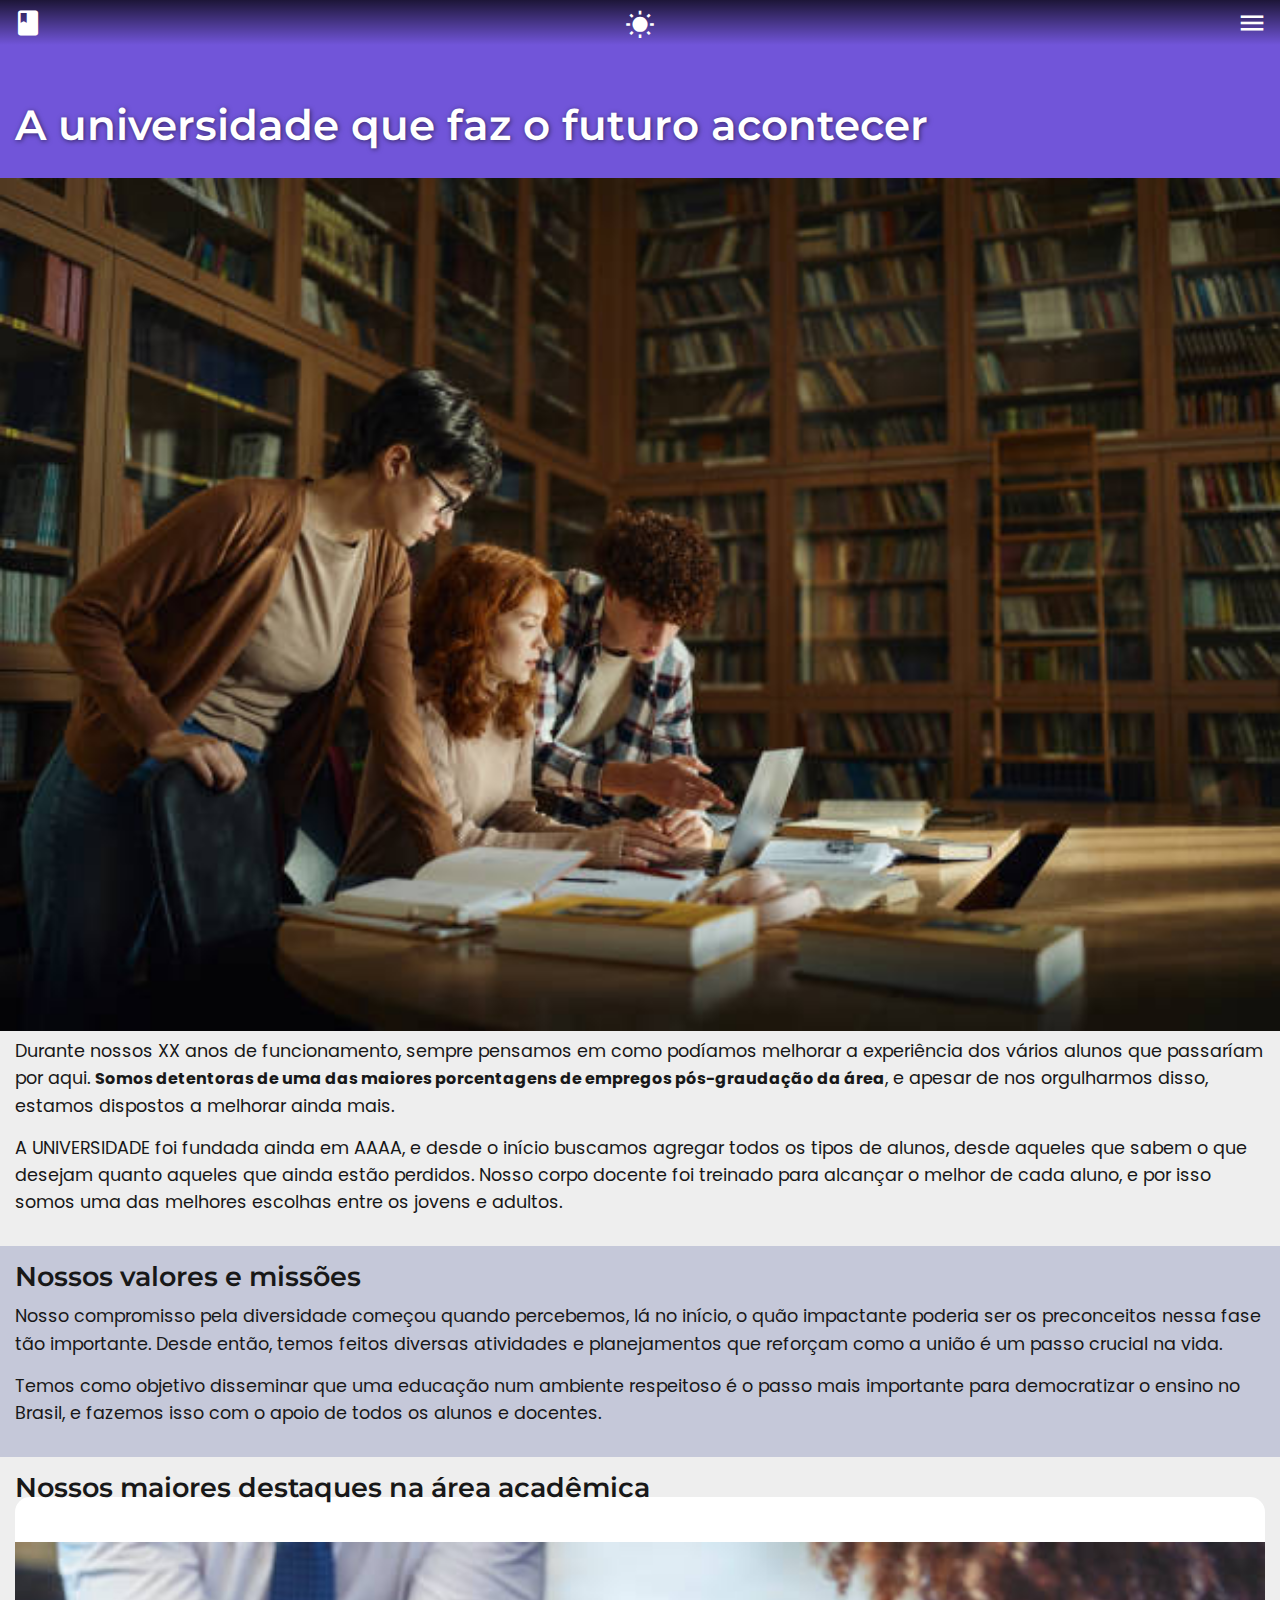
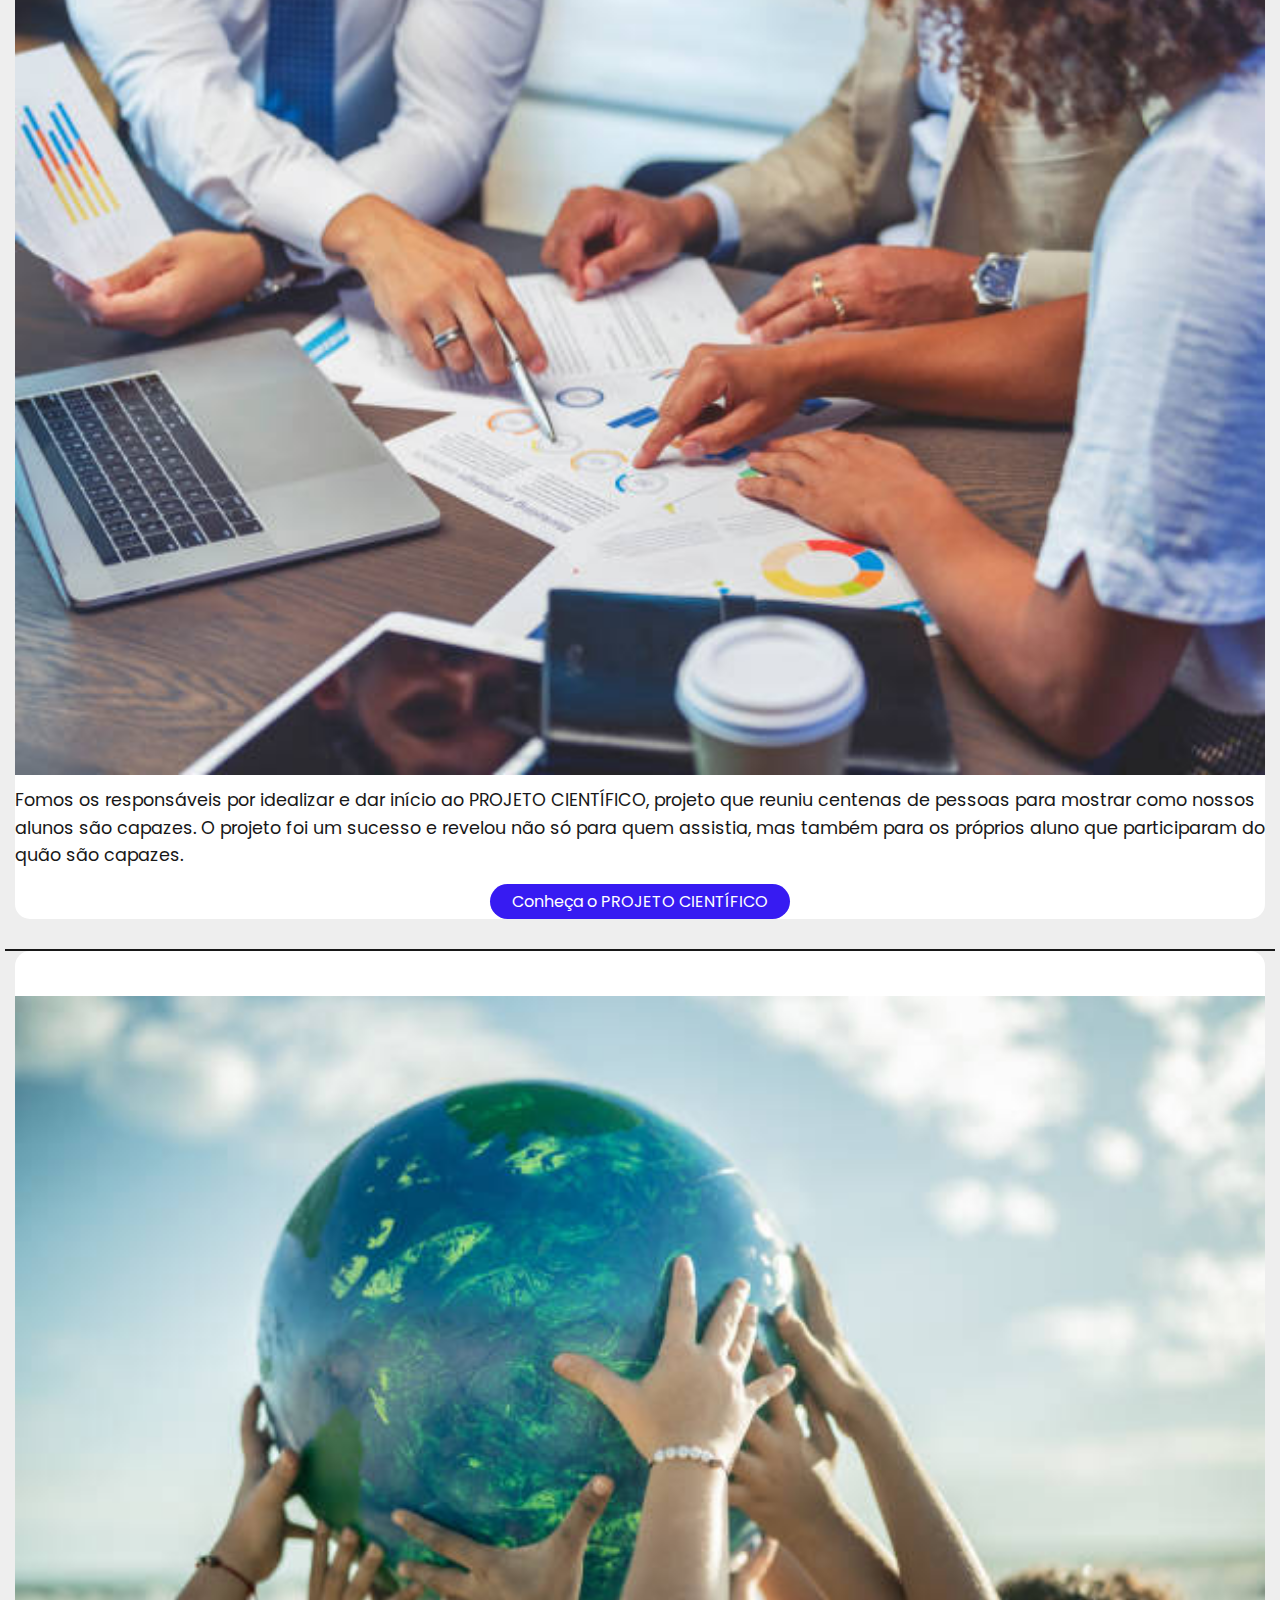
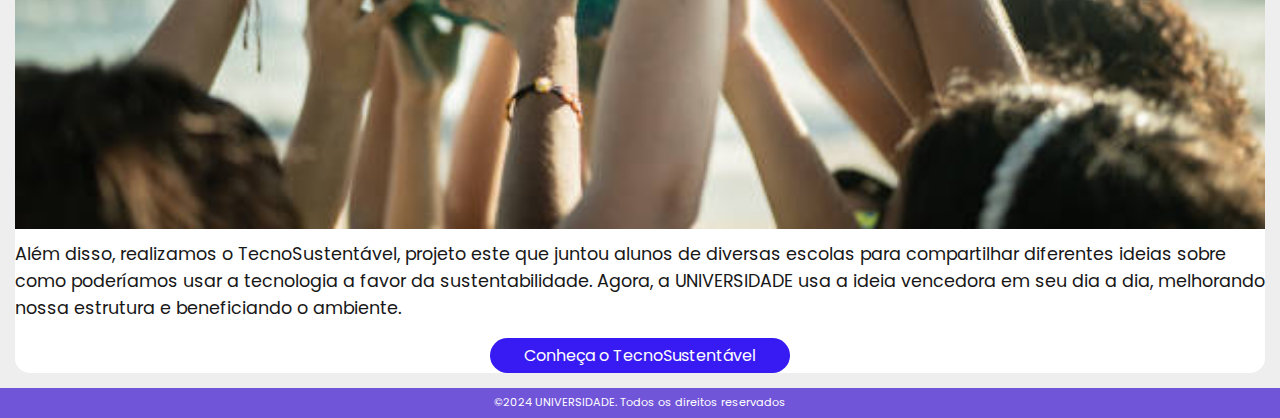
==== pages/about.html @ d8cdcd7f "concluindo MVP de 'courses'" ====
<!DOCTYPE html>
<html lang="pt-br">
<head>
    <meta charset="UTF-8">
    <meta name="viewport" content="width=device-width, initial-scale=1.0">
    <title>UNIVERSIDADE - Quem somos</title>

    <link href="https://fonts.googleapis.com/icon?family=Material+Icons" rel="stylesheet">


    <link rel="stylesheet" href="../styles/about.css">

    <script src="../js/script.js" defer></script>
</head>
<body>

    <!-- Div for the CSS Grid Layout -->
    <div class="wrapper">
        <header>

            <!-- Menu bar: contains the logo icon, the icon for switch themes and the menu icon -->
            <div class="top-menu">

                <!-- Logo icon -->
                <a href="/index.html" id="logo">
                    <span class="material-icons">book</span>
                </a>

                <!-- Light/dark mode icon -->
                <span class="material-icons">wb_sunny</span>

                <!-- Menu configuration -->
                <input type="checkbox" id="toggle-menu">
                <label for="toggle-menu">
                    <span class="material-icons">menu</span>
                </label>
                
                <!-- Navigation bar -->
                <nav class="navigation">
                    <ul>
                        <li><a href="/index.html">Home</a></li>
                        <li><a href="">Sobre</a></li>
                        <li><a href="./courses.html">Cursos</a></li>
                        <li><a href="./contact.html">Contato</a></li>
                        <li><a href="./localization.html">Localização</a></li>
                    </ul>
                </nav>
            </div>

            <h1>A universidade que faz o futuro acontecer</h1>
        </header>

        <main>
            <div class="top-image">
                <img src="../images/about-image.jpg" alt="Pessoas estudando numa biblioteca">
            </div>
            <section class="geral">
                <p>Durante nossos XX anos de funcionamento, sempre pensamos em como podíamos melhorar a experiência dos vários alunos que passaríam por aqui. <strong>Somos detentoras de uma das maiores porcentagens de empregos pós-graudação da área</strong>, e apesar de nos orgulharmos disso, estamos dispostos a melhorar ainda mais.</p>

                <p>A UNIVERSIDADE foi fundada ainda em AAAA, e desde o início buscamos agregar todos os tipos de alunos, desde aqueles que sabem o que desejam quanto aqueles que ainda estão perdidos. Nosso corpo docente foi treinado para alcançar o melhor de cada aluno, e por isso somos uma das melhores escolhas entre os jovens e adultos.</p>
            </section>

            <section class="values">
                <h2>Nossos valores e missões</h2>

                <p>Nosso compromisso pela diversidade começou quando percebemos, lá no início, o quão impactante poderia ser os preconceitos nessa fase tão importante. Desde então, temos feitos diversas atividades e planejamentos que reforçam como a união é um passo crucial na vida.</p>

                <p>Temos como objetivo disseminar que uma educação num ambiente respeitoso é o passo mais importante para democratizar o ensino no Brasil, e fazemos isso com o apoio de todos os alunos e docentes.</p>
            </section>

            <section class="inovation">
                <h2>Nossos maiores destaques na área acadêmica</h2>

                <div class="project">
                    <img src="../images/projeto.jpg" alt="Pessoas trabalhando juntas">
                    <p>Fomos os responsáveis por idealizar e dar início ao PROJETO CIENTÍFICO, projeto que reuniu centenas de pessoas para mostrar como nossos alunos são capazes. O projeto foi um sucesso e revelou não só para quem assistia, mas também para os próprios aluno que participaram do quão são capazes.</p>
                    <div class="button"><button>Conheça o PROJETO CIENTÍFICO</button></div>
                </div>

                <hr>

                <div class="project">
                    <img src="../images/sustentability.jpg" alt="Pessoas segurando um globo terrestre">
                    <p>Além disso, realizamos o TecnoSustentável, projeto este que juntou alunos de diversas escolas para compartilhar diferentes ideias sobre como poderíamos usar a tecnologia a favor da sustentabilidade. Agora, a UNIVERSIDADE usa a ideia vencedora em seu dia a dia, melhorando nossa estrutura e beneficiando o ambiente.</p>
                    <div class="button"><button>Conheça o TecnoSustentável</button></div>
                </div>
            </section>
        </main>

        <footer>
            <small>&copy;2024 UNIVERSIDADE. Todos os direitos reservados</small>
        </footer>
    </div>
</body>
</html>
---- styles/about.css ----
@import url("./base.css");

header {
    height: auto;

    margin-bottom: 0;

    background: var(--secondary-clr) no-repeat scroll left / cover;

    text-align: left;
    color: white;
}

header h1 {
    margin-top: 50px;
}

.top-image {
    margin-bottom: 15px;
}

.top-image img{
    width: 100%;
}

section h2 {
    margin-bottom: 10px;

    font-size: 1.7rem;
    line-height: 2rem;
    font-weight: 600;
}

section.geral {
    margin-top: -30px;
}

section.values {
    background-color: var(--bg-color-alt);
    
    color: var(--font-color);
}   

section.inovation h2 {
    margin-bottom: -7px;
}

section.inovation .project {
    width: 100%;

    margin: auto;
    border-radius: 15px;

    background-color: white;
}

section img {
    width: 100%;

    margin-top: 45px;
    margin-bottom: 5px;
}

section .button {
    margin: auto;

    text-align: center;
}

section .button button {
    cursor: pointer;

    width: clamp(250px, 80%, 300px);

    padding: 5px;
    border-radius: 25px;
    border: none;

    background-color: var(--accent-clr2);

    color: white;
}
section .button button:hover {
    background-color: var(--accent-clr2-hover);
}
section .button button:active {
    background-color: var(--accent-clr2-active);
}

section hr {
    height: 1.5px;
    width: calc(100% + 20px);
    margin-left: -10px;

    border: none;
    margin-top: 30px;

    background-color: var(--font-color);
}
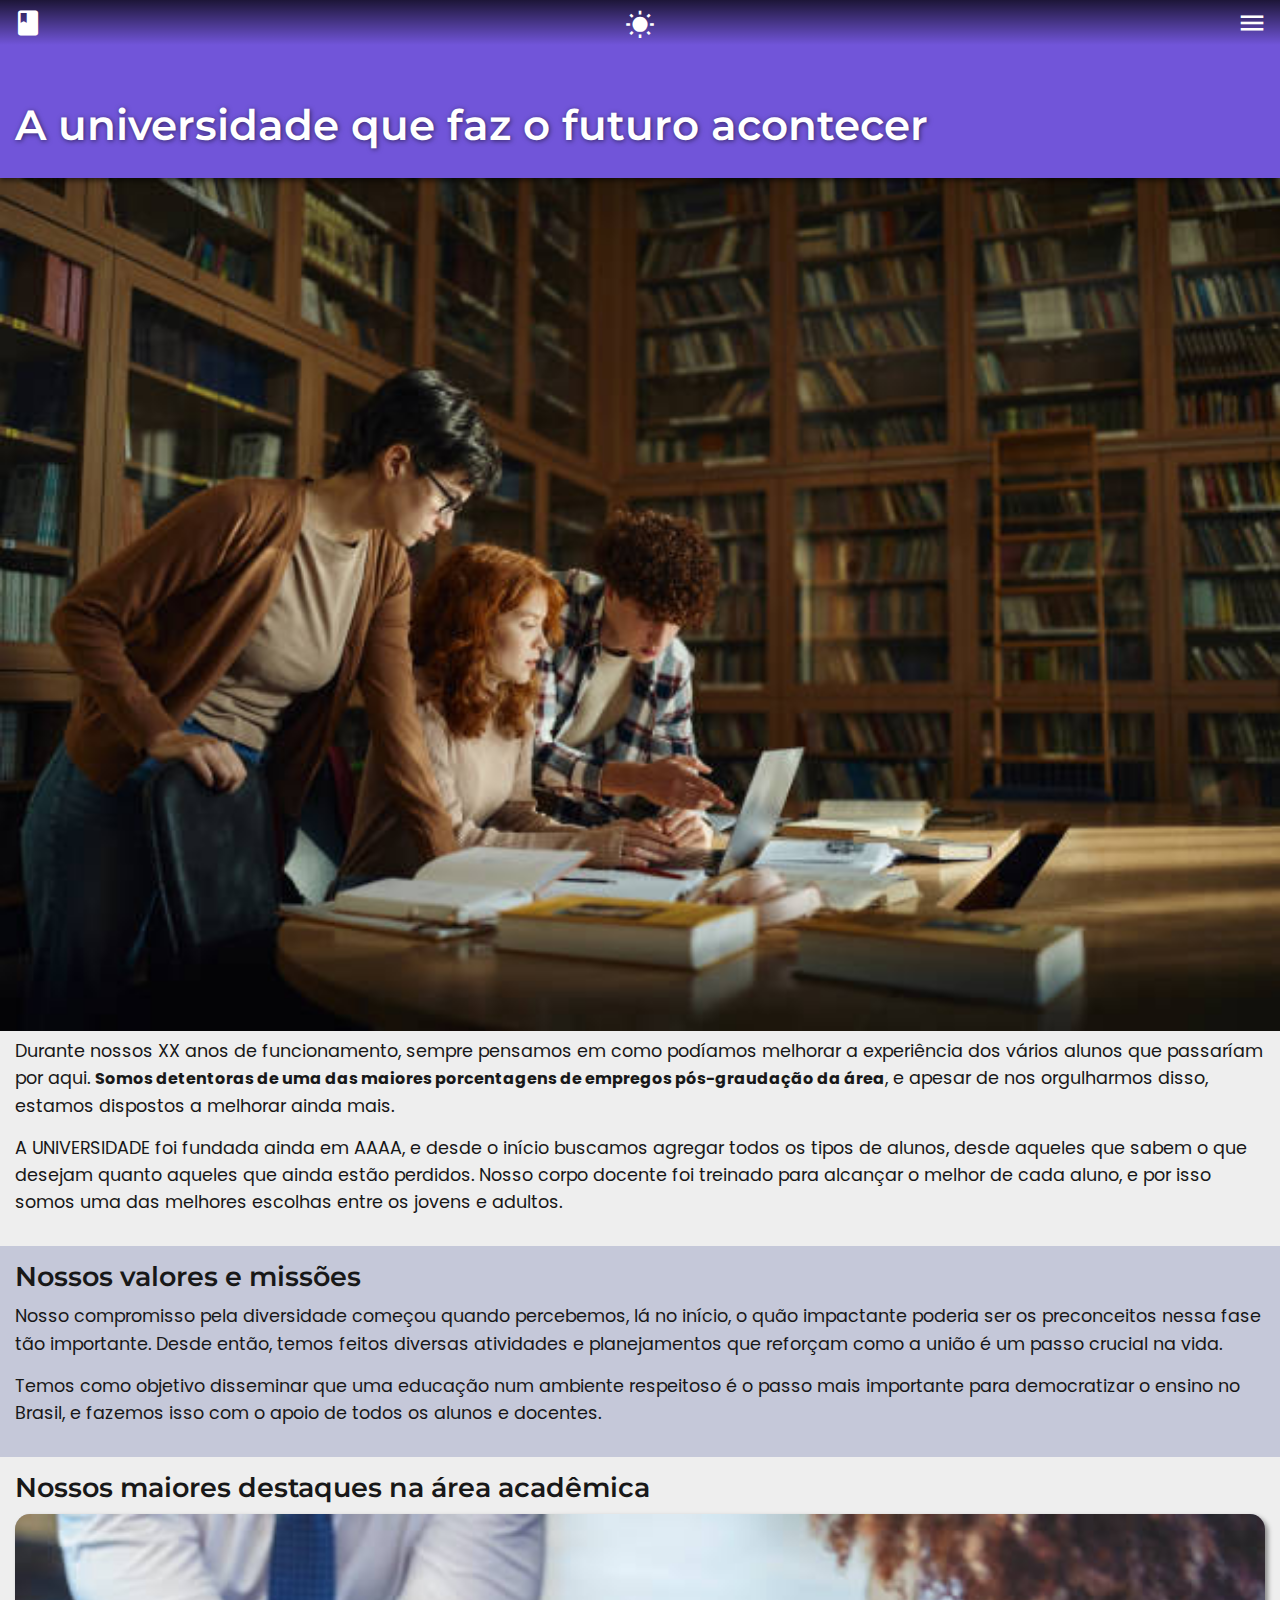
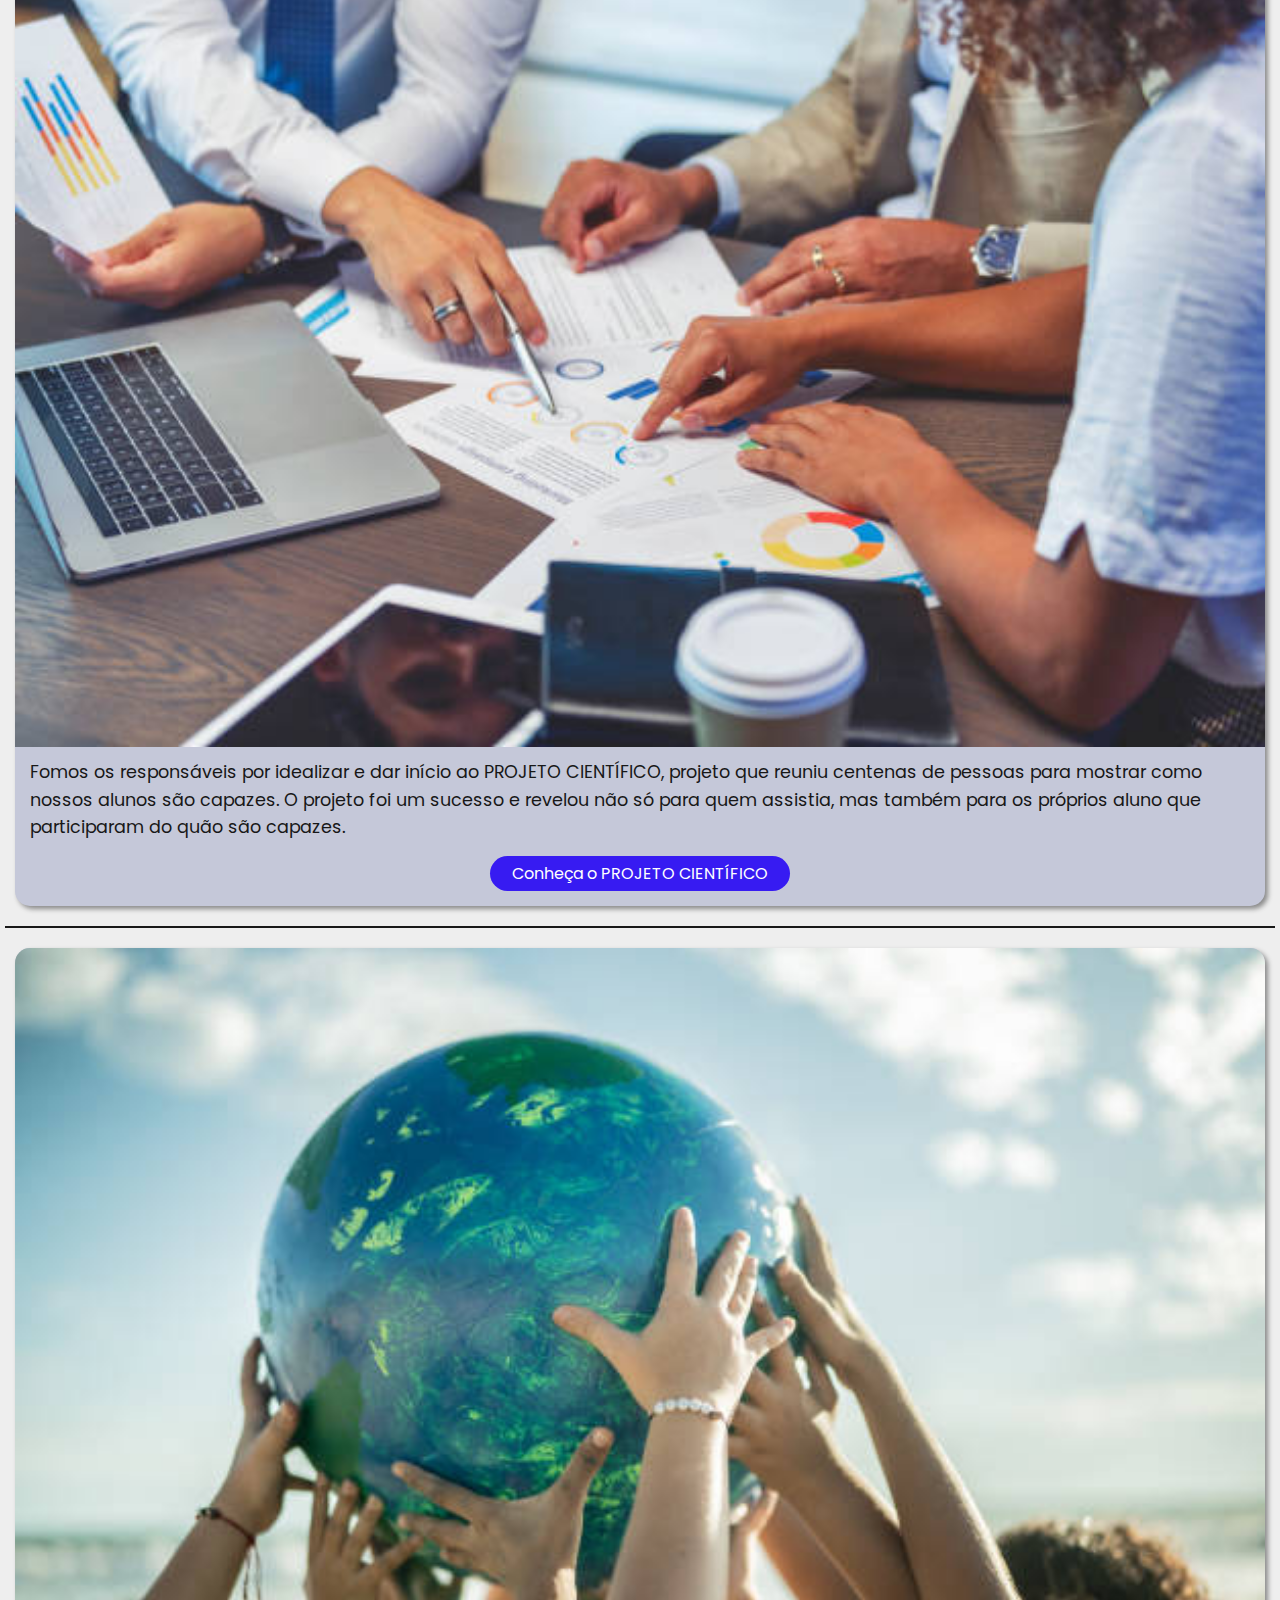
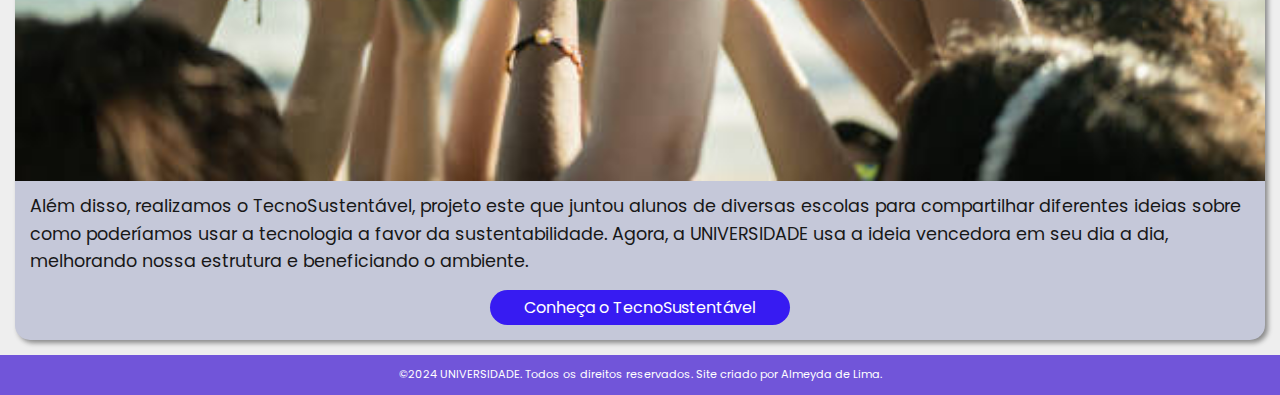
==== commit fec65512: "falta o 'location.html' ser feito" ====
--- a/pages/about.html
+++ b/pages/about.html
@@ -88,7 +88,7 @@
         </main>
 
         <footer>
-            <small>&copy;2024 UNIVERSIDADE. Todos os direitos reservados</small>
+            <small>&copy;2024 UNIVERSIDADE. Todos os direitos reservados. Site criado por Almeyda de Lima.</small>
         </footer>
     </div>
 </body>
--- a/styles/about.css
+++ b/styles/about.css
@@ -1,9 +1,12 @@
 @import url("./base.css");
 
 header {
+    z-index: 1;
+
     height: auto;
 
     margin-bottom: 0;
+    box-shadow: 0px 3px 5px rgba(0, 0, 0, 0.521);
 
     background: var(--secondary-clr) no-repeat scroll left / cover;
 
@@ -39,26 +42,28 @@
     background-color: var(--bg-color-alt);
     
     color: var(--font-color);
-}   
-
-section.inovation h2 {
-    margin-bottom: -7px;
-}
+} 
 
 section.inovation .project {
     width: 100%;
 
     margin: auto;
     border-radius: 15px;
+    padding: 15px;
+    box-shadow: 3px 3px 5px rgba(0, 0, 0, 0.425);
 
-    background-color: white;
+    background-color: var(--bg-color-alt);
+
+    font-weight: 400;
 }
 
-section img {
-    width: 100%;
+section.inovation img {
+    width: calc(100% + 30px);
 
-    margin-top: 45px;
     margin-bottom: 5px;
+    margin-left: -15px;
+    margin-top: -15px;
+    border-radius: 15px 15px 0 0;
 }
 
 section .button {
@@ -88,12 +93,12 @@
 }
 
 section hr {
-    height: 1.5px;
+    height: 2px;
     width: calc(100% + 20px);
     margin-left: -10px;
 
     border: none;
-    margin-top: 30px;
+    margin-block: 20px;
 
     background-color: var(--font-color);
 }
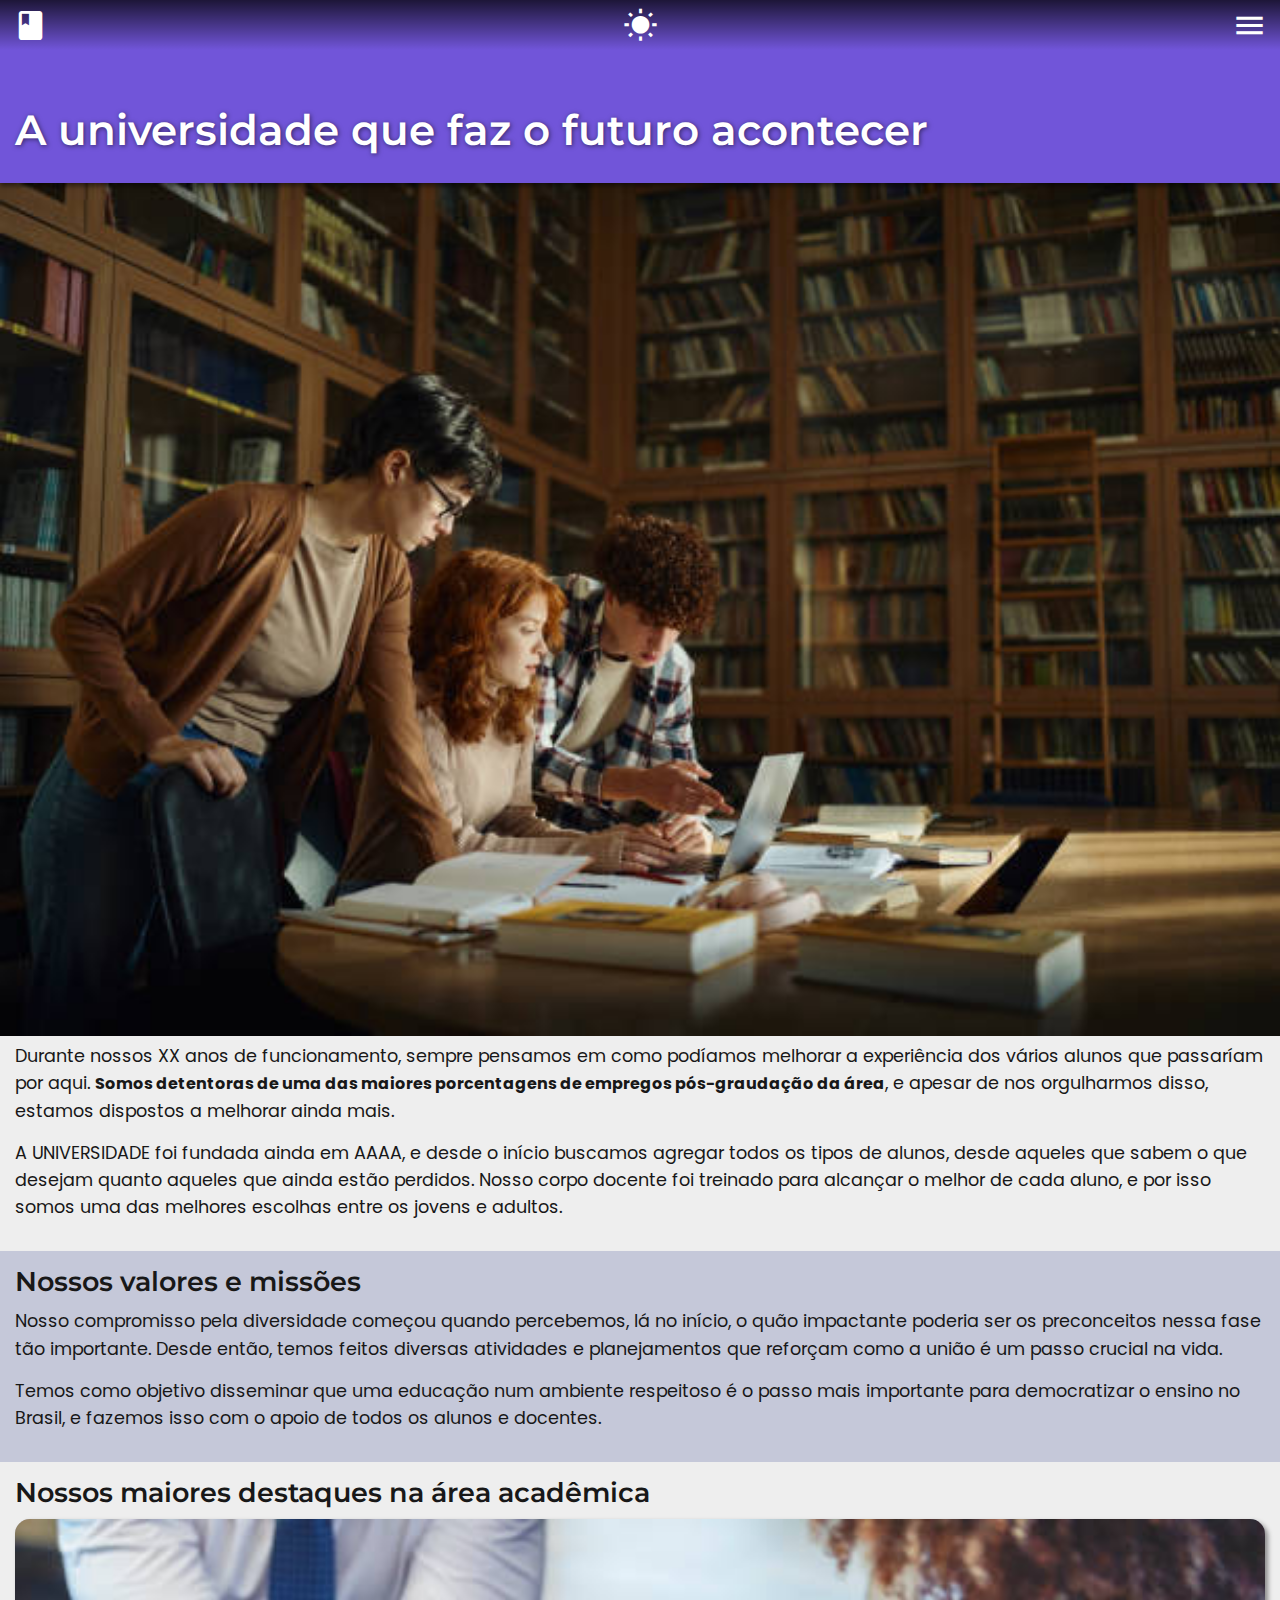
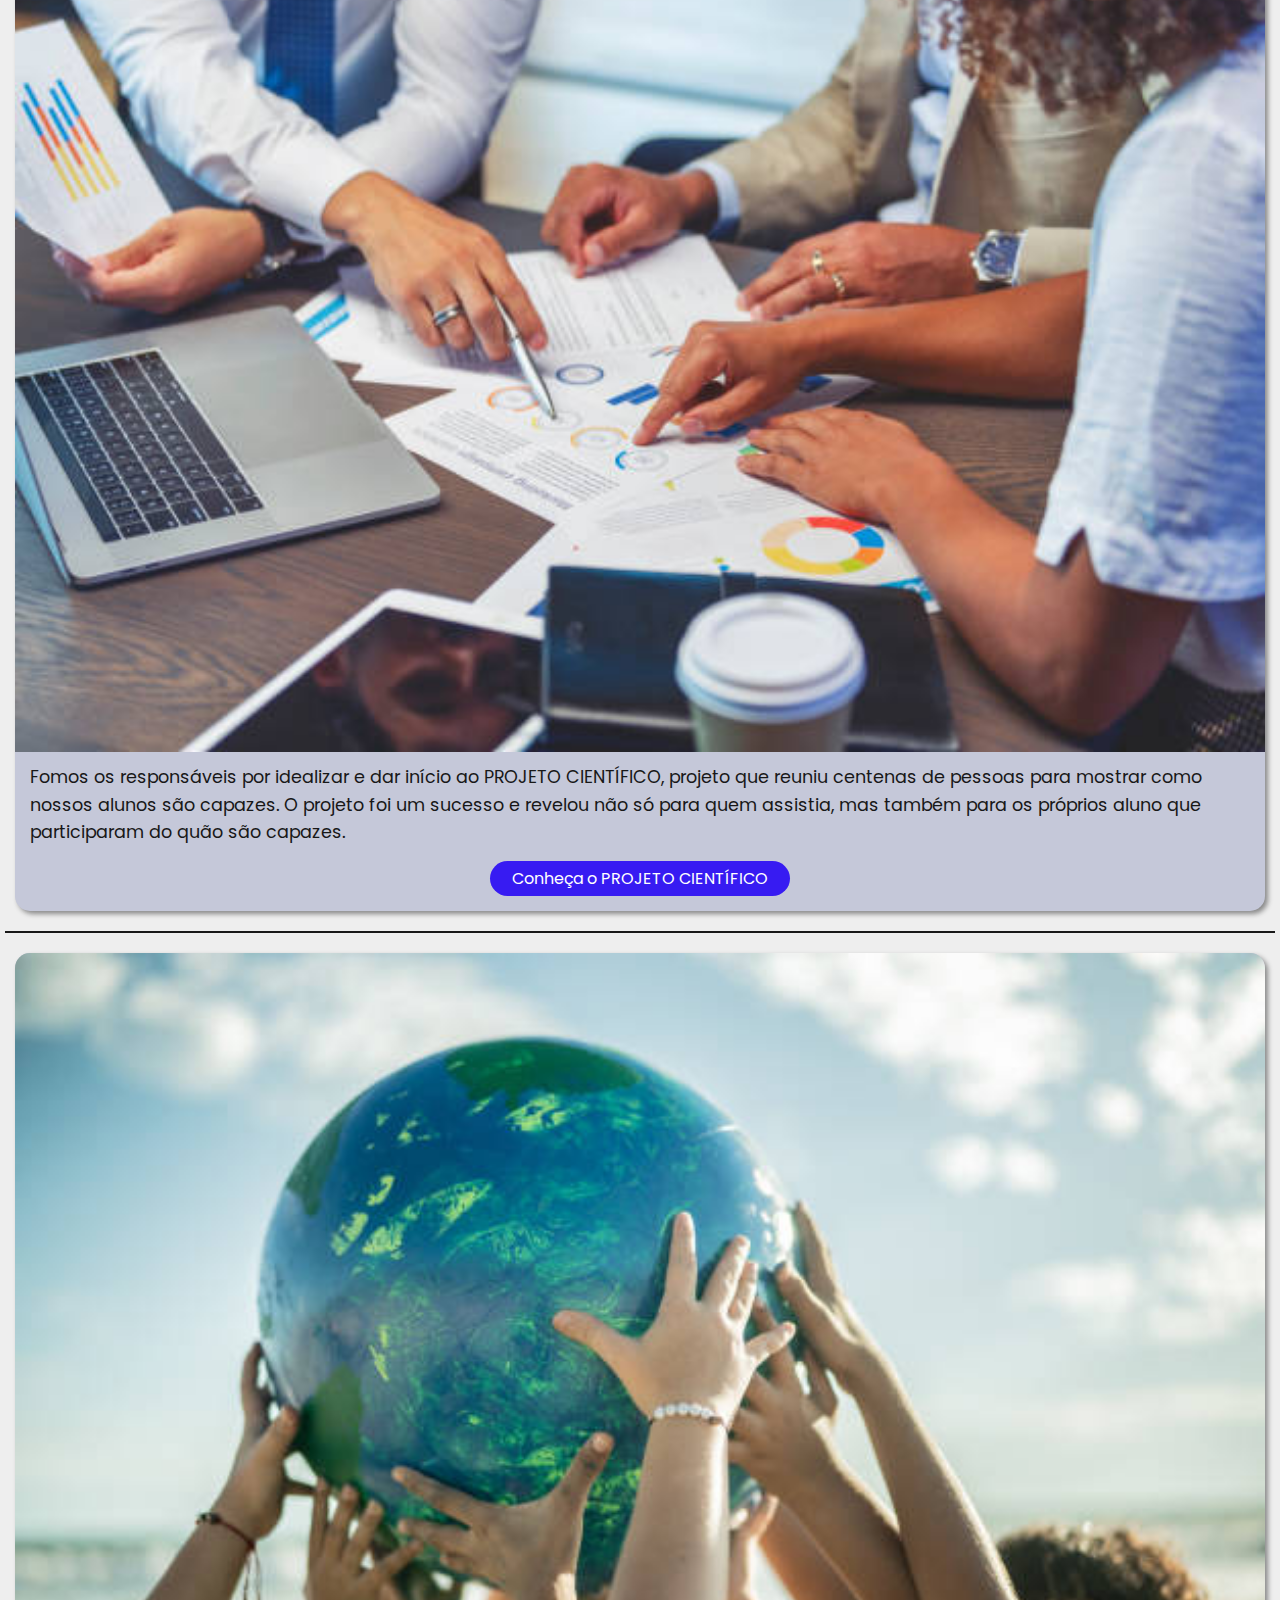
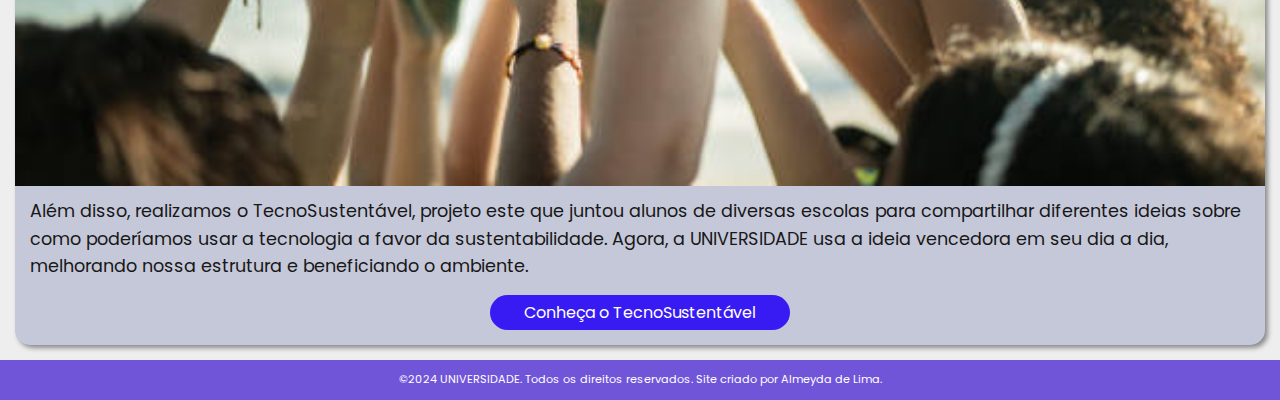
==== commit 1075bb85: "modo escuro adicionado. Partindo para as Medias Queries" ====
--- a/pages/about.html
+++ b/pages/about.html
@@ -7,7 +7,7 @@
 
     <link href="https://fonts.googleapis.com/icon?family=Material+Icons" rel="stylesheet">
 
-
+    <link rel="stylesheet" href="../styles/base.css">
     <link rel="stylesheet" href="../styles/about.css">
 
     <script src="../js/script.js" defer></script>
@@ -18,22 +18,28 @@
     <div class="wrapper">
         <header>
 
-            <!-- Menu bar: contains the logo icon, the icon for switch themes and the menu icon -->
+            <!-- Menu bar: contains the logo button, the button for switch themes and the menu button -->
             <div class="top-menu">
 
-                <!-- Logo icon -->
-                <a href="/index.html" id="logo">
-                    <span class="material-icons">book</span>
-                </a>
+                <!-- Logo button -->
+                <button class="menu-buttons">
+                    <a href="/index.html" id="logo">
+                        <span class="material-icons">book</span>
+                    </a>
+                </button>
 
-                <!-- Light/dark mode icon -->
-                <span class="material-icons">wb_sunny</span>
+                <!-- Light/dark mode button -->
+                <button class="menu-buttons toggle-theme">
+                    <span class="material-icons">wb_sunny</span>
+                </button>
 
                 <!-- Menu configuration -->
                 <input type="checkbox" id="toggle-menu">
-                <label for="toggle-menu">
-                    <span class="material-icons">menu</span>
-                </label>
+                <button class="menu-buttons">
+                    <label for="toggle-menu">
+                        <span class="material-icons">menu</span>
+                    </label>
+                </button>
                 
                 <!-- Navigation bar -->
                 <nav class="navigation">
--- a/styles/base.css
+++ b/styles/base.css
@@ -0,0 +1,227 @@
+@import url('https://fonts.googleapis.com/css2?family=Poppins:ital,wght@0,100;0,200;0,300;0,400;0,500;0,600;0,700;0,800;0,900;1,100;1,200;1,300;1,400;1,500;1,600;1,700;1,800;1,900&display=swap');
+@import url('https://fonts.googleapis.com/css2?family=Quicksand:wght@300..700&display=swap');
+@import url('https://fonts.googleapis.com/css2?family=Montserrat:ital,wght@0,100..900;1,100..900&display=swap');
+
+/* Global variables*/
+:root {
+    --font: "Poppins";
+    --font-heading: "Montserrat";
+
+    --accent-clr1: #5A00BB;
+    --accent-clr1-hover: #470094;
+    --accent-clr1-active: #34006b;
+
+    --accent-clr2: #371BF2;
+    --accent-clr2-hover: #1800b8;
+    --accent-clr2-active: #110081;
+
+    --secondary-clr: #7155D9;
+}
+
+/* Light theme variables */
+:root {
+    --bg-color: rgb(238, 238, 238);
+    --bg-color-alt: #C5C8D9;
+
+    --font-color: rgb(24, 24, 24);
+    --font-color-alt: white;
+}
+
+/* Dark theme variables */
+.dark-theme {
+    --bg-color: rgb(29, 29, 29);
+    --bg-color-alt: rgb(14, 14, 14);
+
+    --font-color: rgb(216, 216, 216);
+    --font-color-alt: black;
+}
+
+* {
+    box-sizing: border-box;
+
+    padding: 0;
+    margin: 0;
+
+    font-family: var(--font);
+    font-size: 1rem;
+}
+
+body {
+    background-color: var(--bg-color);
+
+    color: var(--font-color);
+}
+
+.wrapper {
+    display: grid;
+    grid-template-columns: 1fr;
+
+    grid-template-areas: 
+        "header"
+        "main"
+        "footer"
+    ;
+}
+
+h1, 
+h2,
+h3,
+h4,
+h5,
+h6 {
+    font-family: var(--font-heading);
+}
+
+header {
+    grid-area: header;
+
+    height: 60vh;
+
+    padding: 15px;
+    margin-bottom: 30px;
+}
+
+header .top-menu{
+    display: flex;
+    justify-content: space-between;
+    align-items: center;
+
+    height: auto;
+
+    margin: -15px;
+    margin-bottom: 20px;
+
+    background-image: linear-gradient(to bottom, rgba(0, 0, 0, 0.747), transparent);
+}
+
+header .top-menu .menu-buttons {
+    border: none;
+
+    background-color: transparent;
+}
+
+header .top-menu .material-icons {
+    position: relative;
+
+    cursor: pointer;
+
+    margin-inline: 10px;
+    margin-top: 5px;
+    padding: 3px;
+
+    font-size: 35px;
+    color: white;
+}
+header .top-menu .material-icons:active {
+    color: black;
+}
+
+header .top-menu #logo {
+    position: relative;
+    z-index: 2;
+
+    color: white;
+}
+
+
+header #toggle-menu {
+    display: none;
+}
+header label[for=toggle-menu] {
+    position: relative;
+    z-index: 2;
+}
+header .navigation {
+    z-index: 1;
+
+    position: fixed;
+    top: 0;
+    left: 0;
+
+    width: 100vw;
+    height: 100vh;
+
+    display: none;
+
+    background-image: linear-gradient(to bottom, var(--accent-clr2), var(--accent-clr1));
+}
+header #toggle-menu:checked ~ .navigation {
+    display: block;
+}
+body.menu-open {
+    overflow: hidden;
+}
+
+
+header .navigation ul{
+    display: flex;
+    flex-direction: column;
+    align-items: flex-start;
+
+    margin: 20px;
+    margin-top: 60px;
+
+    list-style-type: none;
+}
+
+header .navigation ul li {
+    margin-bottom: 15px;
+}
+
+header .navigation ul li a {
+    text-decoration: none;
+    color: white;
+    font-size: 1.5rem;
+    letter-spacing: 0.05rem;
+}
+
+header h1 {
+    margin-bottom: 7px;
+
+    font-weight: 600;
+    font-size: clamp(2.1rem, 7vw, 2.6rem);
+    line-height: clamp(2.6rem, 10vw, 3.8rem);
+    text-shadow: 1px 1px 5px rgba(0, 0, 0, 0.548);
+}
+
+header p {
+    font-size: 1rem;
+    text-shadow: 1px 1px 5px rgba(0, 0, 0, 0.548);
+}
+
+main {
+    grid-area: main;
+}
+
+main p {
+    margin-bottom: 15px;
+
+    font-size: 1.1rem;
+    line-height: 1.7rem;
+}
+
+section {
+    padding: 15px;
+}
+
+footer {
+    display: flex;
+    justify-content: center;
+    align-items: center;
+
+    grid-area: footer;
+    height: 40px;
+
+    padding: 2px;
+
+    background-color: var(--secondary-clr);
+
+    line-height: 1;
+}
+
+
+footer small{
+    text-align: center;
+    color: white;
+    font-size: 0.7rem;
+}
--- a/styles/about.css
+++ b/styles/about.css
@@ -1,5 +1,3 @@
-@import url("./base.css");
-
 header {
     z-index: 1;
 
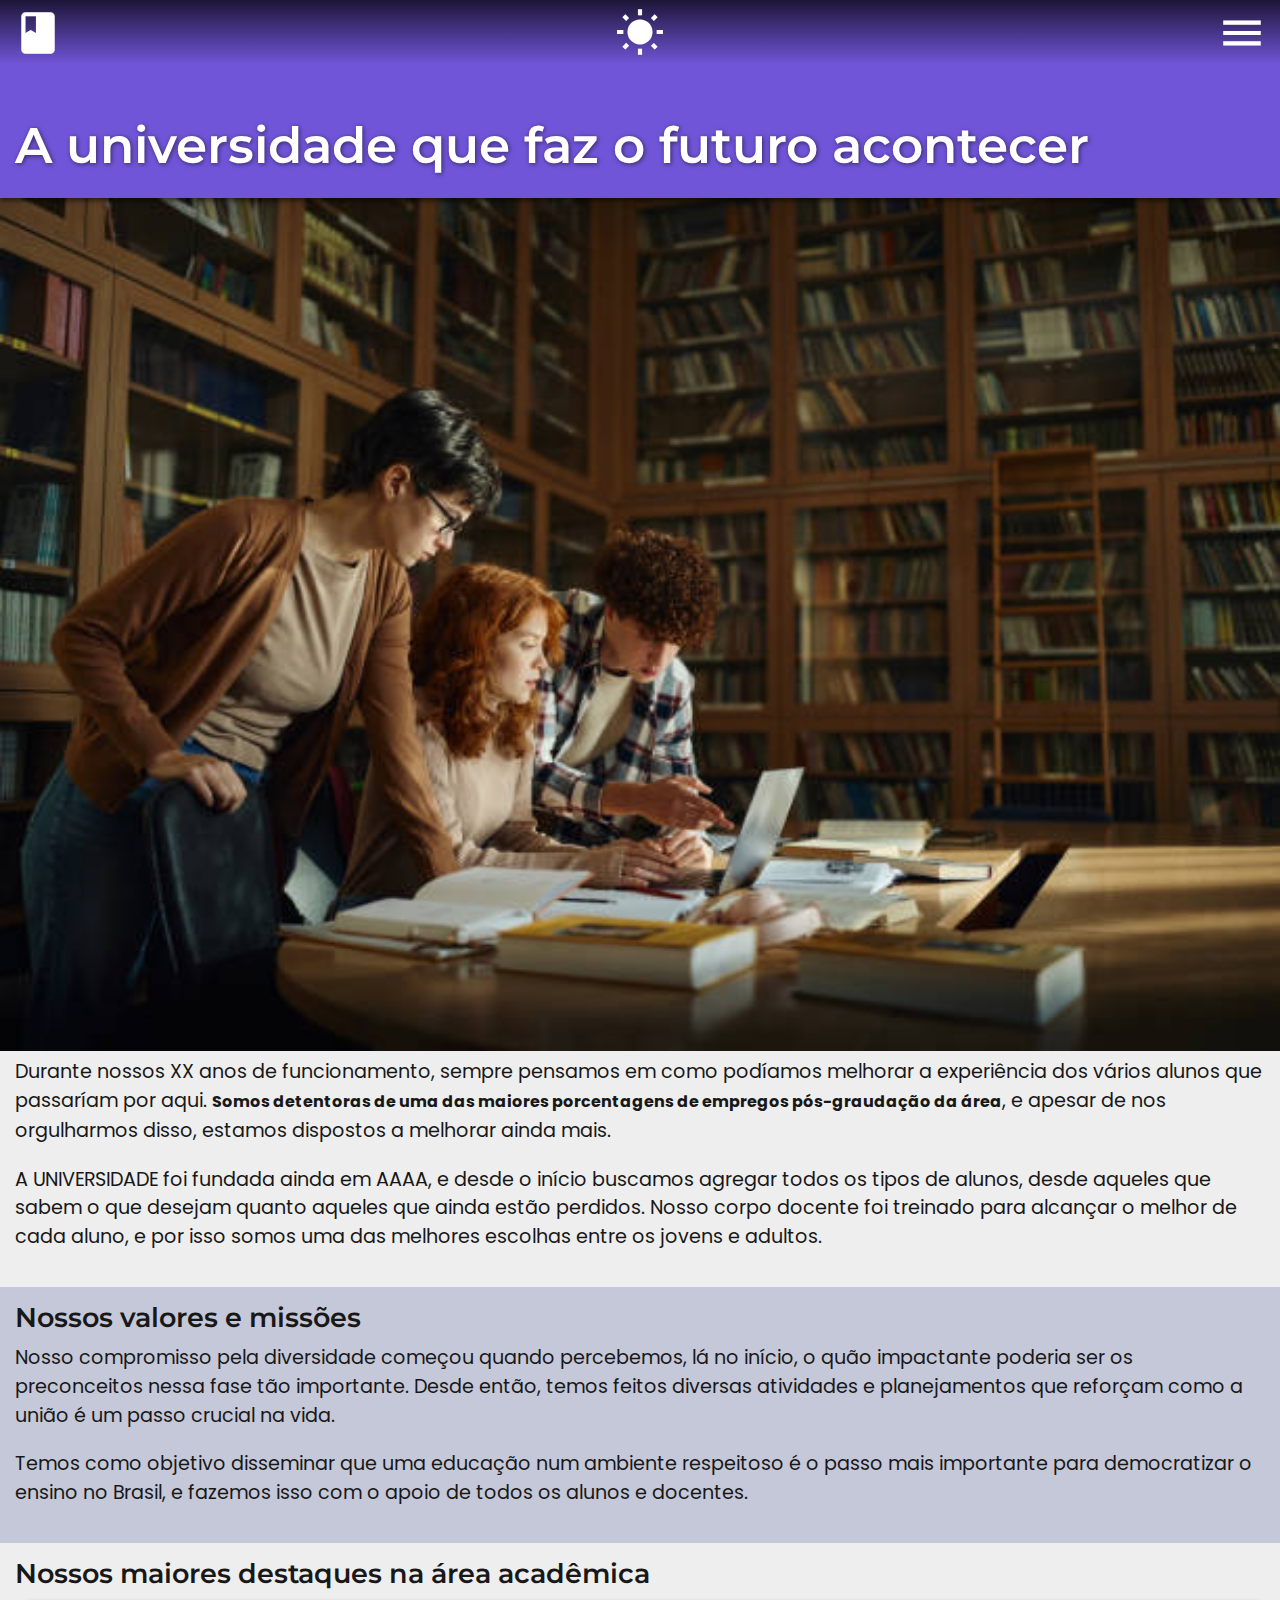
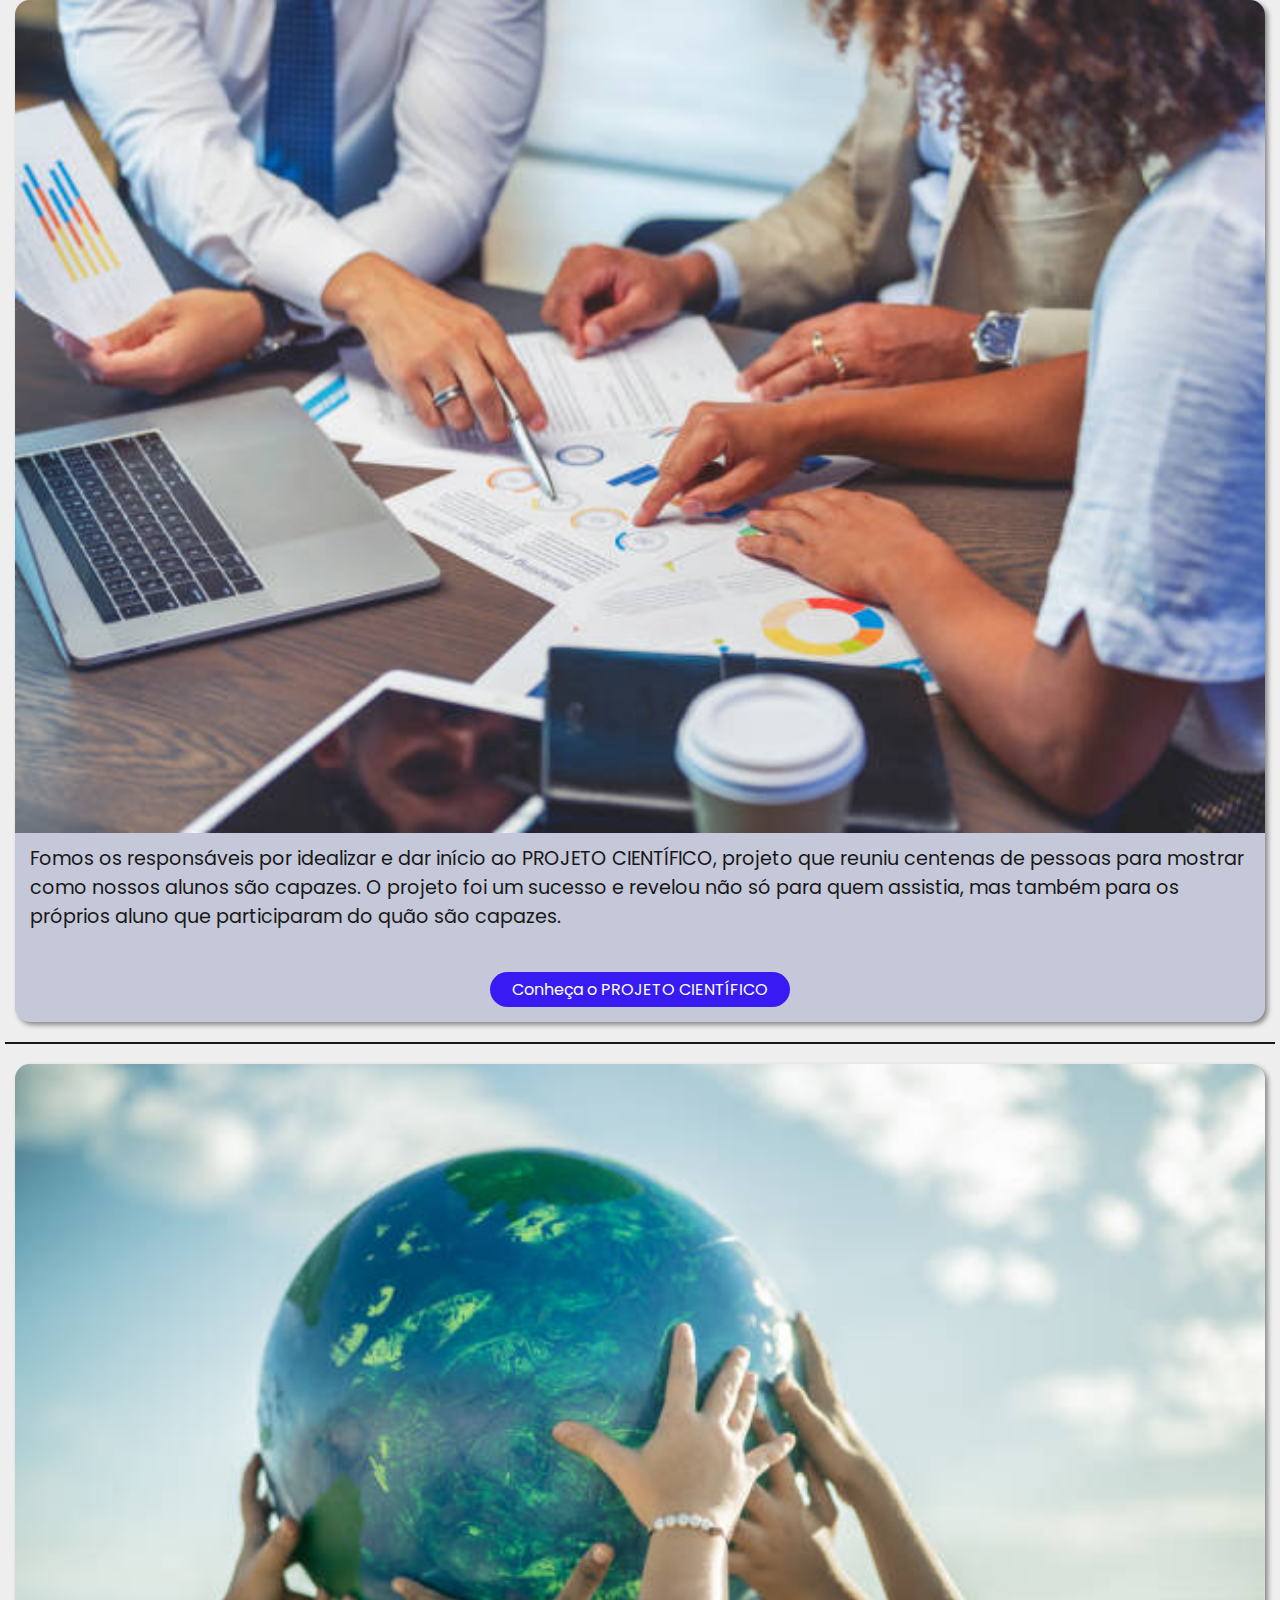
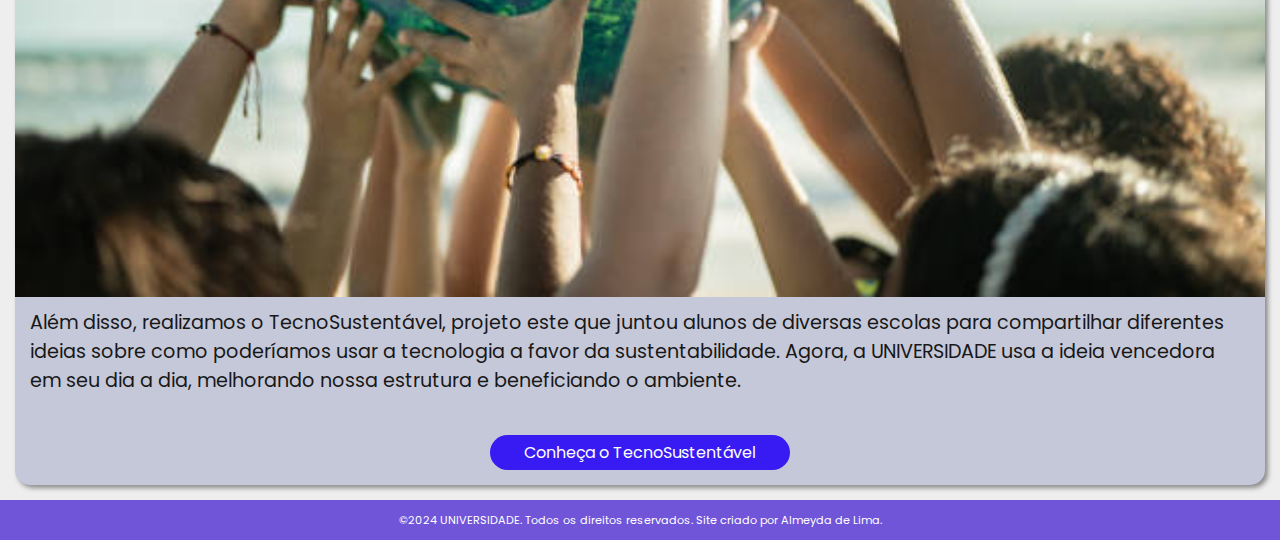
==== commit 76078965: "começando a padronizar os elementos da página (colocando os estilos pré-definidos no CSS 'base')" ====
--- a/pages/about.html
+++ b/pages/about.html
@@ -9,6 +9,8 @@
 
     <link rel="stylesheet" href="../styles/base.css">
     <link rel="stylesheet" href="../styles/about.css">
+    <link rel="stylesheet" href="../styles/mediaQueries/phone.css" media="screen and (min-width: 360px)">
+
 
     <script src="../js/script.js" defer></script>
 </head>
--- a/styles/base.css
+++ b/styles/base.css
@@ -159,7 +159,7 @@
     align-items: flex-start;
 
     margin: 20px;
-    margin-top: 60px;
+    margin-top: 70px;
 
     list-style-type: none;
 }
@@ -204,6 +204,53 @@
     padding: 15px;
 }
 
+div.button {
+    text-align: center;
+}
+
+div.button > button {
+    width: clamp(230px, 75%, 330px);
+
+    cursor: pointer;
+
+    padding: 5px;
+    margin-top: 20px;
+    border: none;
+    border-radius: 25px;
+
+    background-color: var(--accent-clr2);
+
+    color: white;
+    font-size: 1rem;
+}
+div.button > button:hover {
+    background-color: var(--accent-clr2-hover);
+}
+div.button > button.active {
+    background-color: var(--accent-clr2-active);
+
+    color: rgb(126, 126, 126);
+}
+
+div.button.CTA-button > button {
+    width: clamp(250px, 80%, 350px);
+
+    margin-block: 30px;
+    padding: 7px;
+
+    background-color: var(--accent-clr1);
+
+    font-size: 1.2rem;
+}
+div.button.CTA-button > button:hover {
+    background-color: var(--accent-clr1-hover);
+}
+div.button.CTA-button > button:active {
+    background-color: var(--accent-clr1-active);
+
+    color: rgb(83, 83, 83);
+}
+
 footer {
     display: flex;
     justify-content: center;
--- a/styles/mediaQueries/phone.css
+++ b/styles/mediaQueries/phone.css
@@ -0,0 +1,39 @@
+/* CSS configurations for the 'index.html' */
+header .top-menu .material-icons {
+    font-size: 50px;
+}
+header h1 {
+    font-size: clamp(2.7rem, 7vw, 3.1rem);
+    line-height: clamp(2.6rem, 10vw, 3.8rem);
+}
+header p {
+    font-size: 1.2rem;
+}
+main p {
+    margin-bottom: 20px;
+
+    font-size: 1.2rem;
+    line-height: 1.8rem;
+}
+.course .button button {
+    padding: 8px;
+
+    font-size: 1.2rem;
+}
+.courses .CTA-courses {
+    padding: 10px;
+
+    font-size: 1.4rem;
+}
+.invitation .bottom-image h1 {
+    font-size: clamp(2.3rem, 8vw, 2.9rem);
+
+}
+.invitation .CTA-form {
+    padding: 10px;
+
+    font-size: 1.4rem;
+}
+
+
+/* CSS configuration for the "about.html" */
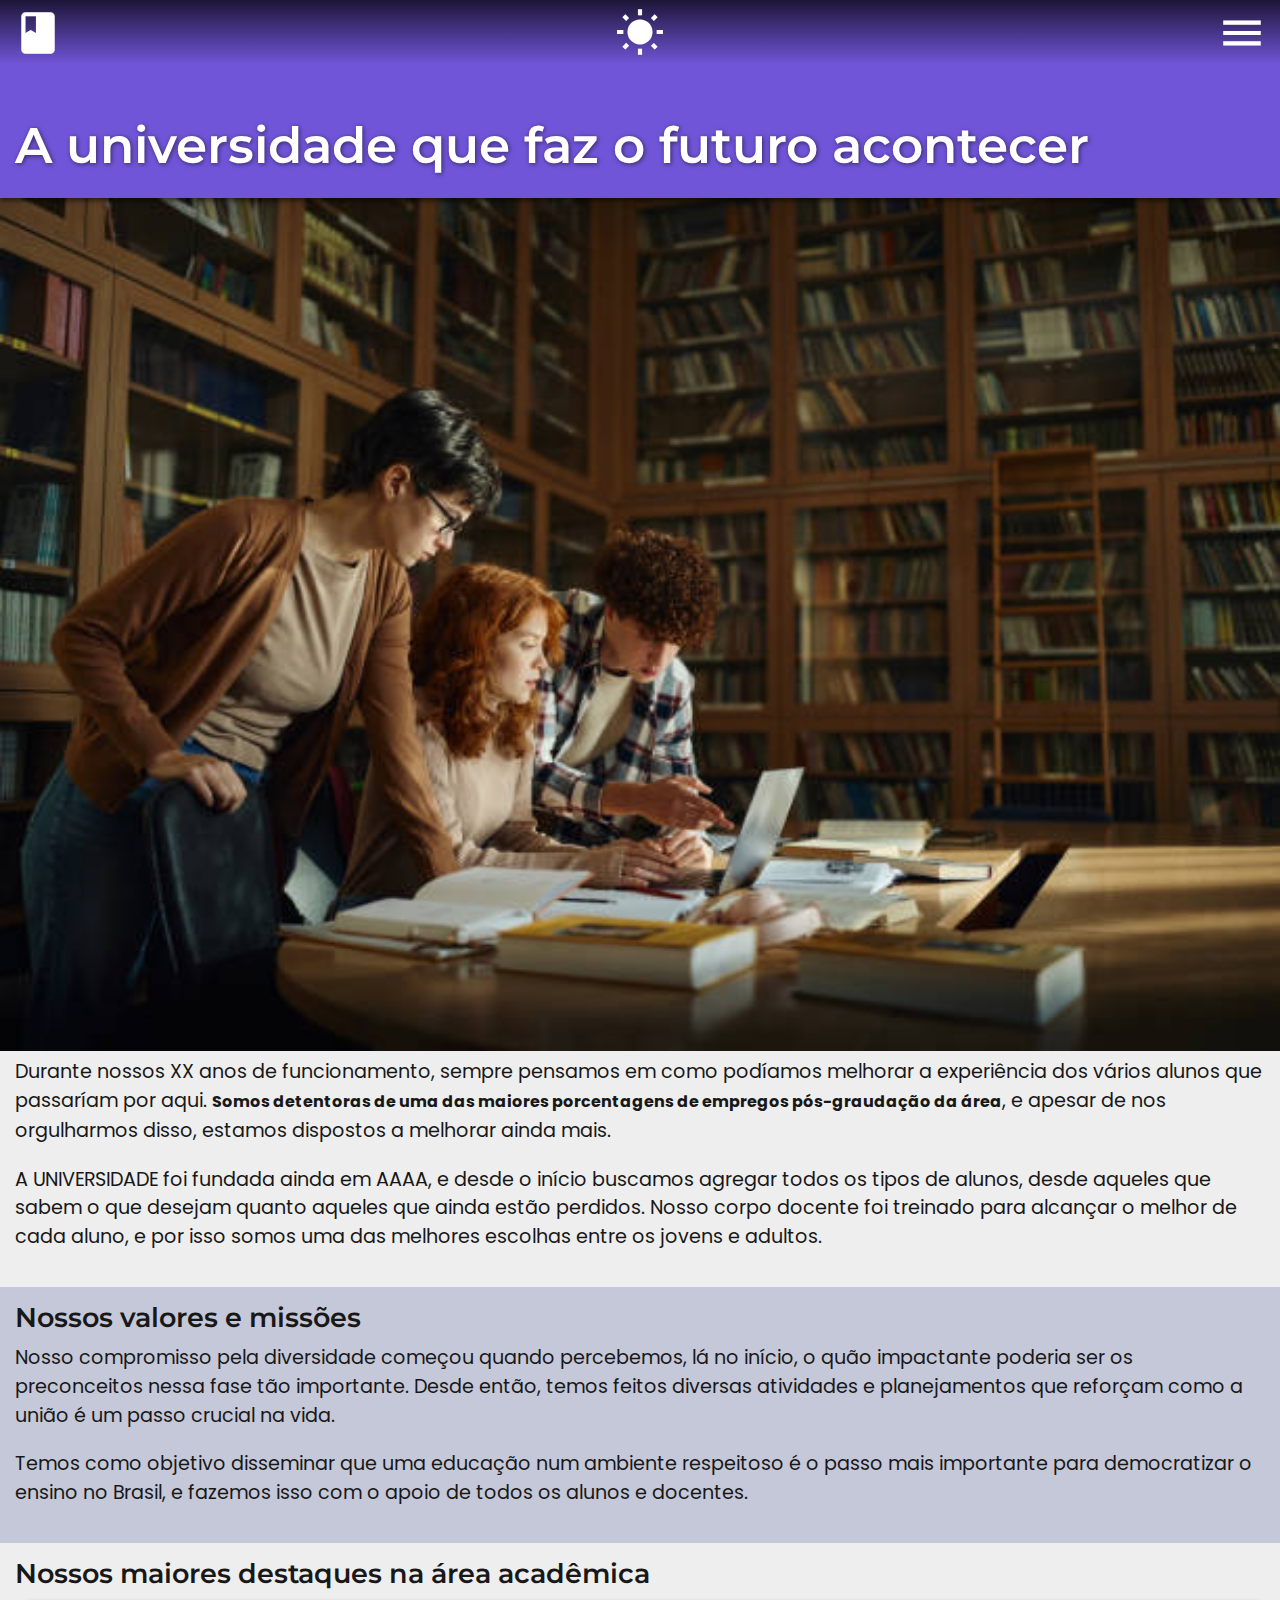
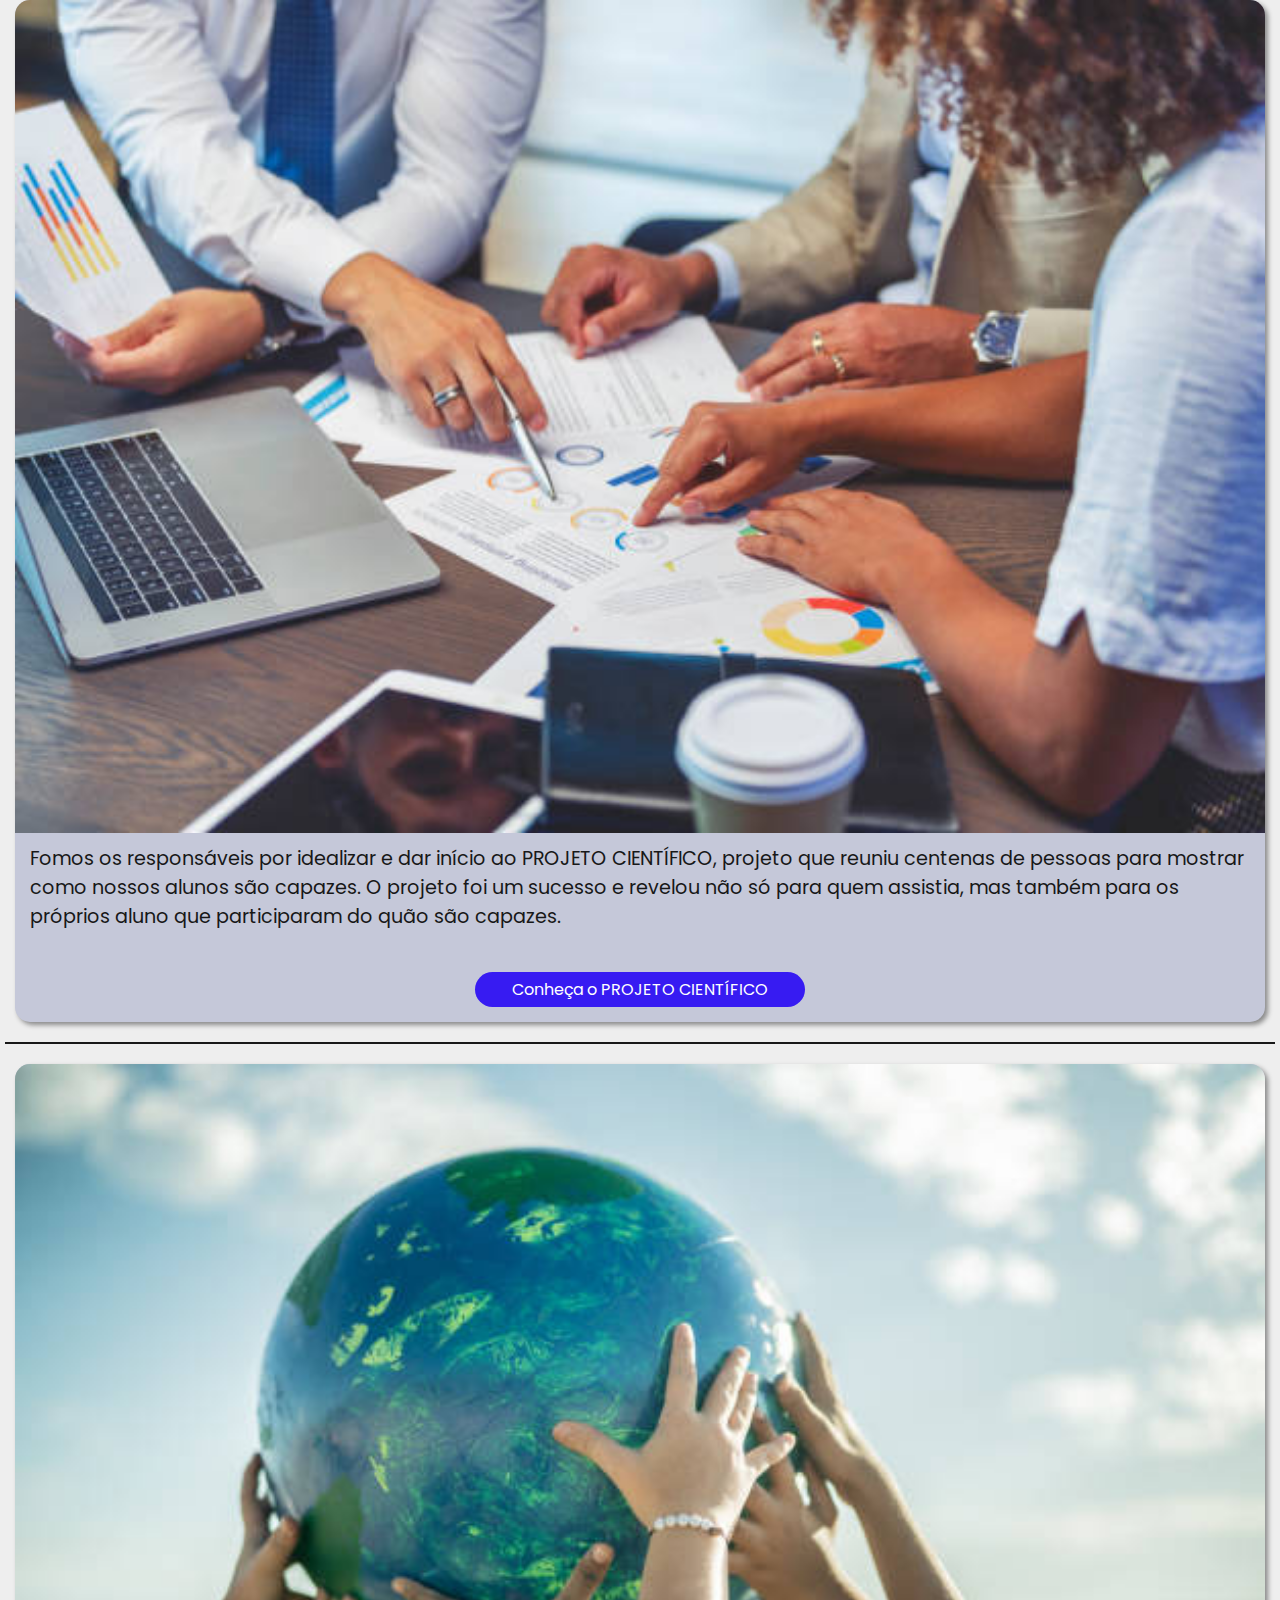
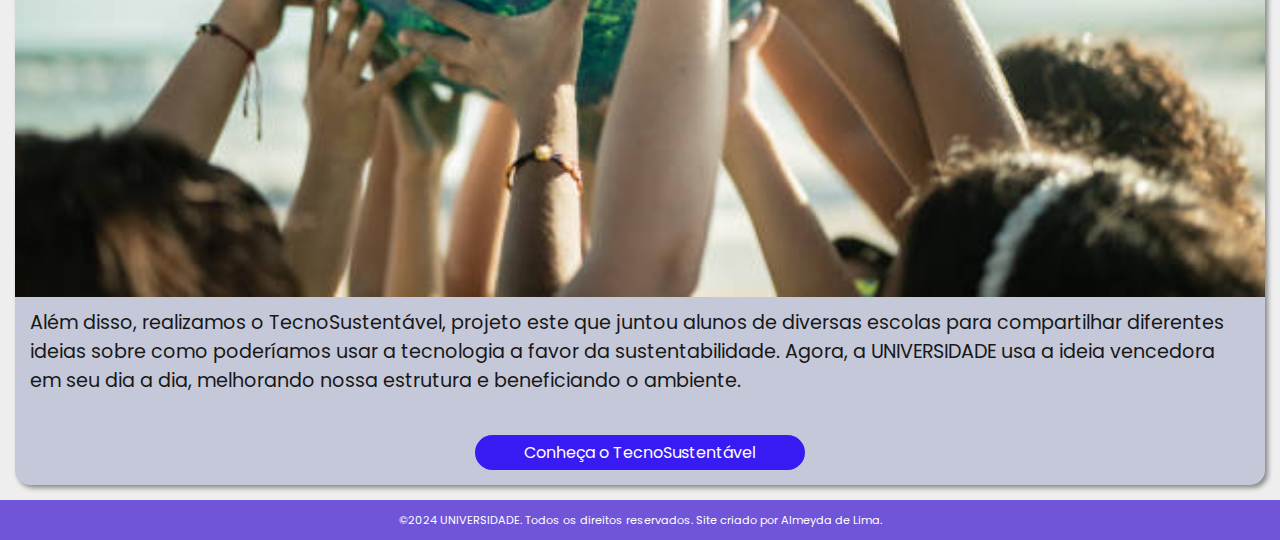
==== commit 2b64f5ad: "problema do 'courses' resolvido" ====
--- a/pages/about.html
+++ b/pages/about.html
@@ -82,7 +82,10 @@
                 <div class="project">
                     <img src="../images/projeto.jpg" alt="Pessoas trabalhando juntas">
                     <p>Fomos os responsáveis por idealizar e dar início ao PROJETO CIENTÍFICO, projeto que reuniu centenas de pessoas para mostrar como nossos alunos são capazes. O projeto foi um sucesso e revelou não só para quem assistia, mas também para os próprios aluno que participaram do quão são capazes.</p>
-                    <div class="button"><button>Conheça o PROJETO CIENTÍFICO</button></div>
+
+                    <div class="button">
+                        <button><a href="">Conheça o PROJETO CIENTÍFICO</a></button>
+                    </div>
                 </div>
 
                 <hr>
@@ -90,7 +93,10 @@
                 <div class="project">
                     <img src="../images/sustentability.jpg" alt="Pessoas segurando um globo terrestre">
                     <p>Além disso, realizamos o TecnoSustentável, projeto este que juntou alunos de diversas escolas para compartilhar diferentes ideias sobre como poderíamos usar a tecnologia a favor da sustentabilidade. Agora, a UNIVERSIDADE usa a ideia vencedora em seu dia a dia, melhorando nossa estrutura e beneficiando o ambiente.</p>
-                    <div class="button"><button>Conheça o TecnoSustentável</button></div>
+
+                    <div class="button">
+                        <button><a href="">Conheça o TecnoSustentável</a></button>
+                    </div>
                 </div>
             </section>
         </main>
--- a/styles/base.css
+++ b/styles/base.css
@@ -118,21 +118,19 @@
 
 header .top-menu #logo {
     position: relative;
-    z-index: 2;
-
-    color: white;
-}
-
-
+    z-index: 1000;
+
+    color: white;
+}
 header #toggle-menu {
     display: none;
 }
 header label[for=toggle-menu] {
     position: relative;
-    z-index: 2;
+    z-index: 1000;
 }
 header .navigation {
-    z-index: 1;
+    z-index: 999;
 
     position: fixed;
     top: 0;
@@ -180,7 +178,7 @@
 
     font-weight: 600;
     font-size: clamp(2.1rem, 7vw, 2.6rem);
-    line-height: clamp(2.6rem, 10vw, 3.8rem);
+    line-height: clamp(2.6rem, 10vw, 3.7rem);
     text-shadow: 1px 1px 5px rgba(0, 0, 0, 0.548);
 }
 
@@ -208,7 +206,8 @@
     text-align: center;
 }
 
-div.button > button {
+div.button button,
+div.button input {
     width: clamp(230px, 75%, 330px);
 
     cursor: pointer;
@@ -219,20 +218,27 @@
     border-radius: 25px;
 
     background-color: var(--accent-clr2);
-
+}
+div.button button a,
+div.button input a {
+    text-decoration: none;
+    text-align: center;
     color: white;
     font-size: 1rem;
 }
-div.button > button:hover {
+div.button button:hover,
+div.button input:hover {
     background-color: var(--accent-clr2-hover);
 }
-div.button > button.active {
+div.button button:active,
+div.button input:active {
     background-color: var(--accent-clr2-active);
 
     color: rgb(126, 126, 126);
 }
 
-div.button.CTA-button > button {
+div.button.CTA-button button,
+div.button.CTA-button input {
     width: clamp(250px, 80%, 350px);
 
     margin-block: 30px;
@@ -242,10 +248,12 @@
 
     font-size: 1.2rem;
 }
-div.button.CTA-button > button:hover {
+div.button.CTA-button button:hover,
+div.button.CTA-button input:hover {
     background-color: var(--accent-clr1-hover);
 }
-div.button.CTA-button > button:active {
+div.button.CTA-button button:active,
+div.button.CTA-button input:active {
     background-color: var(--accent-clr1-active);
 
     color: rgb(83, 83, 83);
--- a/styles/about.css
+++ b/styles/about.css
@@ -64,32 +64,6 @@
     border-radius: 15px 15px 0 0;
 }
 
-section .button {
-    margin: auto;
-
-    text-align: center;
-}
-
-section .button button {
-    cursor: pointer;
-
-    width: clamp(250px, 80%, 300px);
-
-    padding: 5px;
-    border-radius: 25px;
-    border: none;
-
-    background-color: var(--accent-clr2);
-
-    color: white;
-}
-section .button button:hover {
-    background-color: var(--accent-clr2-hover);
-}
-section .button button:active {
-    background-color: var(--accent-clr2-active);
-}
-
 section hr {
     height: 2px;
     width: calc(100% + 20px);
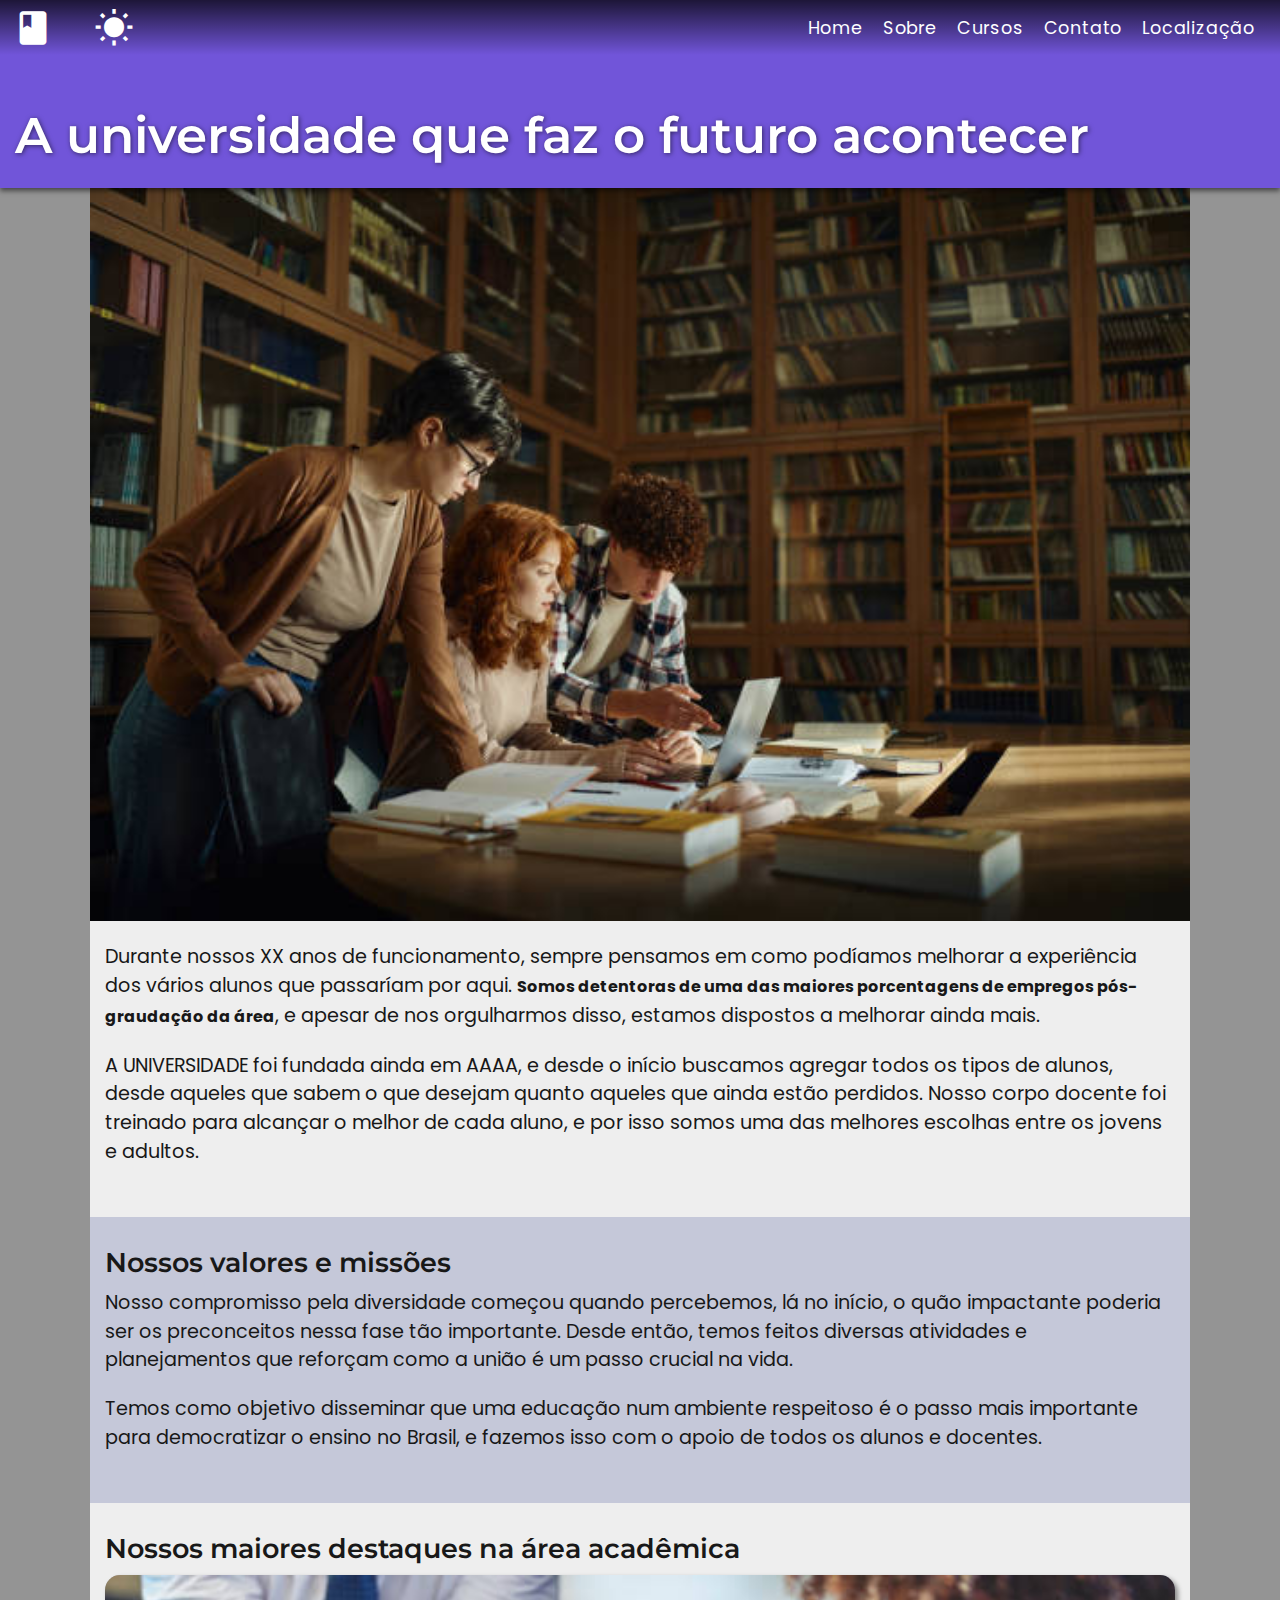
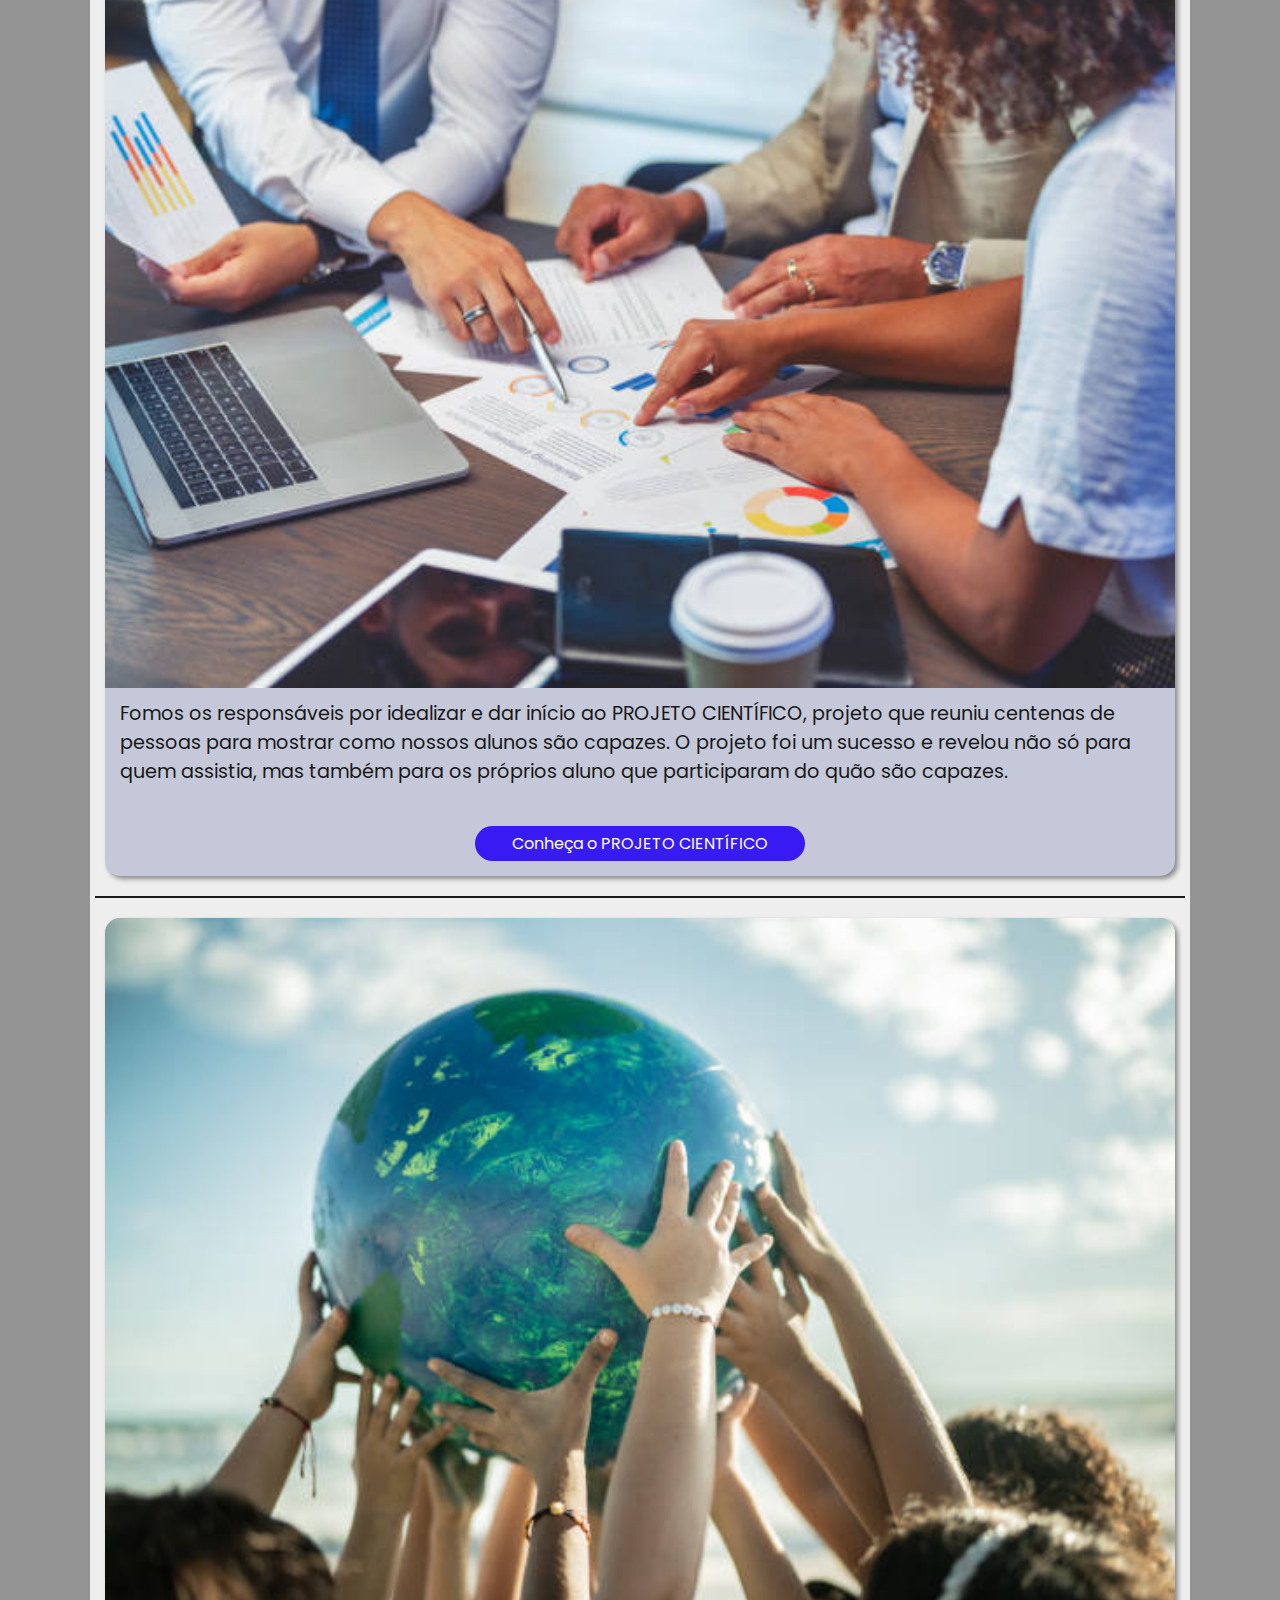
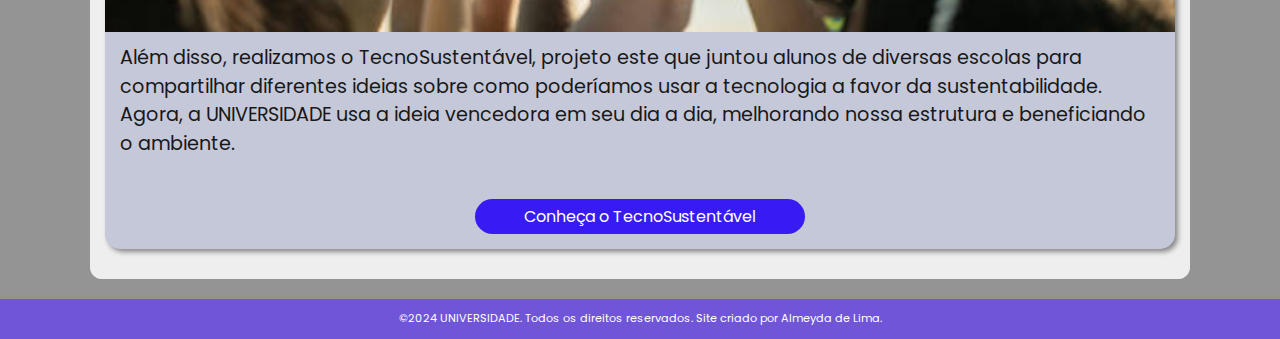
==== commit 24f00440: "barra de navegação para desktop finalizada" ====
--- a/pages/about.html
+++ b/pages/about.html
@@ -10,6 +10,8 @@
     <link rel="stylesheet" href="../styles/base.css">
     <link rel="stylesheet" href="../styles/about.css">
     <link rel="stylesheet" href="../styles/mediaQueries/phone.css" media="screen and (min-width: 360px)">
+    <link rel="stylesheet" href="../styles/mediaQueries/desktop.css" media="screen and (min-width: 1024px)">
+
 
 
     <script src="../js/script.js" defer></script>
--- a/styles/base.css
+++ b/styles/base.css
@@ -20,6 +20,7 @@
 
 /* Light theme variables */
 :root {
+    --body-bg-clr: rgb(148, 148, 148);
     --bg-color: rgb(238, 238, 238);
     --bg-color-alt: #C5C8D9;
 
@@ -29,6 +30,7 @@
 
 /* Dark theme variables */
 .dark-theme {
+    --body-bg-clr: black;
     --bg-color: rgb(29, 29, 29);
     --bg-color-alt: rgb(14, 14, 14);
 
@@ -46,8 +48,13 @@
     font-size: 1rem;
 }
 
+html,
 body {
-    background-color: var(--bg-color);
+    min-height: 100vh;
+}
+
+body {
+    background-color: var(--body-bg-clr);
 
     color: var(--font-color);
 }
@@ -61,6 +68,8 @@
         "main"
         "footer"
     ;
+
+    min-height: 100vh;
 }
 
 h1, 
@@ -78,7 +87,6 @@
     height: 60vh;
 
     padding: 15px;
-    margin-bottom: 30px;
 }
 
 header .top-menu{
@@ -189,6 +197,12 @@
 
 main {
     grid-area: main;
+
+    min-height: 600px;
+
+    border-radius: 0 0 12px 12px;
+
+    background-color: var(--bg-color-alt);
 }
 
 main p {
@@ -199,7 +213,11 @@
 }
 
 section {
-    padding: 15px;
+    padding: 30px 15px;
+}
+
+section:last-child {
+    border-radius: 0 0 12px 12px;
 }
 
 div.button {
@@ -248,6 +266,10 @@
 
     font-size: 1.2rem;
 }
+div.button.CTA-button button a,
+div.button.CTA-button input {
+    font-size: 1.3rem;
+}
 div.button.CTA-button button:hover,
 div.button.CTA-button input:hover {
     background-color: var(--accent-clr1-hover);
@@ -260,14 +282,16 @@
 }
 
 footer {
+    grid-area: footer;
+
     display: flex;
     justify-content: center;
     align-items: center;
 
-    grid-area: footer;
     height: 40px;
 
     padding: 2px;
+    margin-top: 20px;
 
     background-color: var(--secondary-clr);
 
--- a/styles/about.css
+++ b/styles/about.css
@@ -34,6 +34,8 @@
 
 section.geral {
     margin-top: -30px;
+
+    background-color: var(--bg-color);
 }
 
 section.values {
@@ -41,6 +43,10 @@
     
     color: var(--font-color);
 } 
+
+section.inovation {
+    background-color: var(--bg-color);
+}
 
 section.inovation .project {
     width: 100%;
--- a/styles/mediaQueries/desktop.css
+++ b/styles/mediaQueries/desktop.css
@@ -0,0 +1,73 @@
+/* CSS configuration for the 'base.css' */
+.wrapper {
+    grid-template-columns: 1fr minmax(1000px, 1100px) 1fr;
+
+    grid-template-areas: 
+        "header header header"
+        ".      main   .     "
+        "footer footer footer"
+    ;
+}
+header .top-menu .menu-buttons:last-of-type {
+    display: none;
+}
+header .top-menu .menu-buttons .material-icons {
+    margin-right: 25px;
+
+    font-size: 40px;
+}
+header .navigation {
+    position: static;  
+    display: flex;
+    justify-content: flex-end;
+
+    height: 100%;
+    width: 100%;
+
+    padding-left: 15px;
+
+    background-image: none;
+}
+header .navigation ul {
+    display: flex;
+    flex-direction: row;
+    justify-content: flex-end;
+
+    height: 100%;
+    width: auto;
+
+    margin: 0;
+    margin-top: 0;
+    padding-right: 15px;
+}
+header .navigation ul li {
+    margin-bottom: 0;
+}
+header .navigation ul li a {
+    position: relative;
+
+    margin-inline: 10px;
+
+    font-size: 1.1rem;
+}
+header .navigation ul li a::after {
+    content: "";
+    position: absolute;
+    left: 0;
+    bottom: -2px;
+
+    width: 100%;
+    height: 2px;
+
+    background-color: white;
+
+    transition: 0.3s;
+    transform: scaleX(0);
+}
+header .navigation ul li a:hover {
+    transform: translateY(-20px);
+}
+header .navigation ul li a:hover::after {
+    transform: scaleX(1);
+}
+
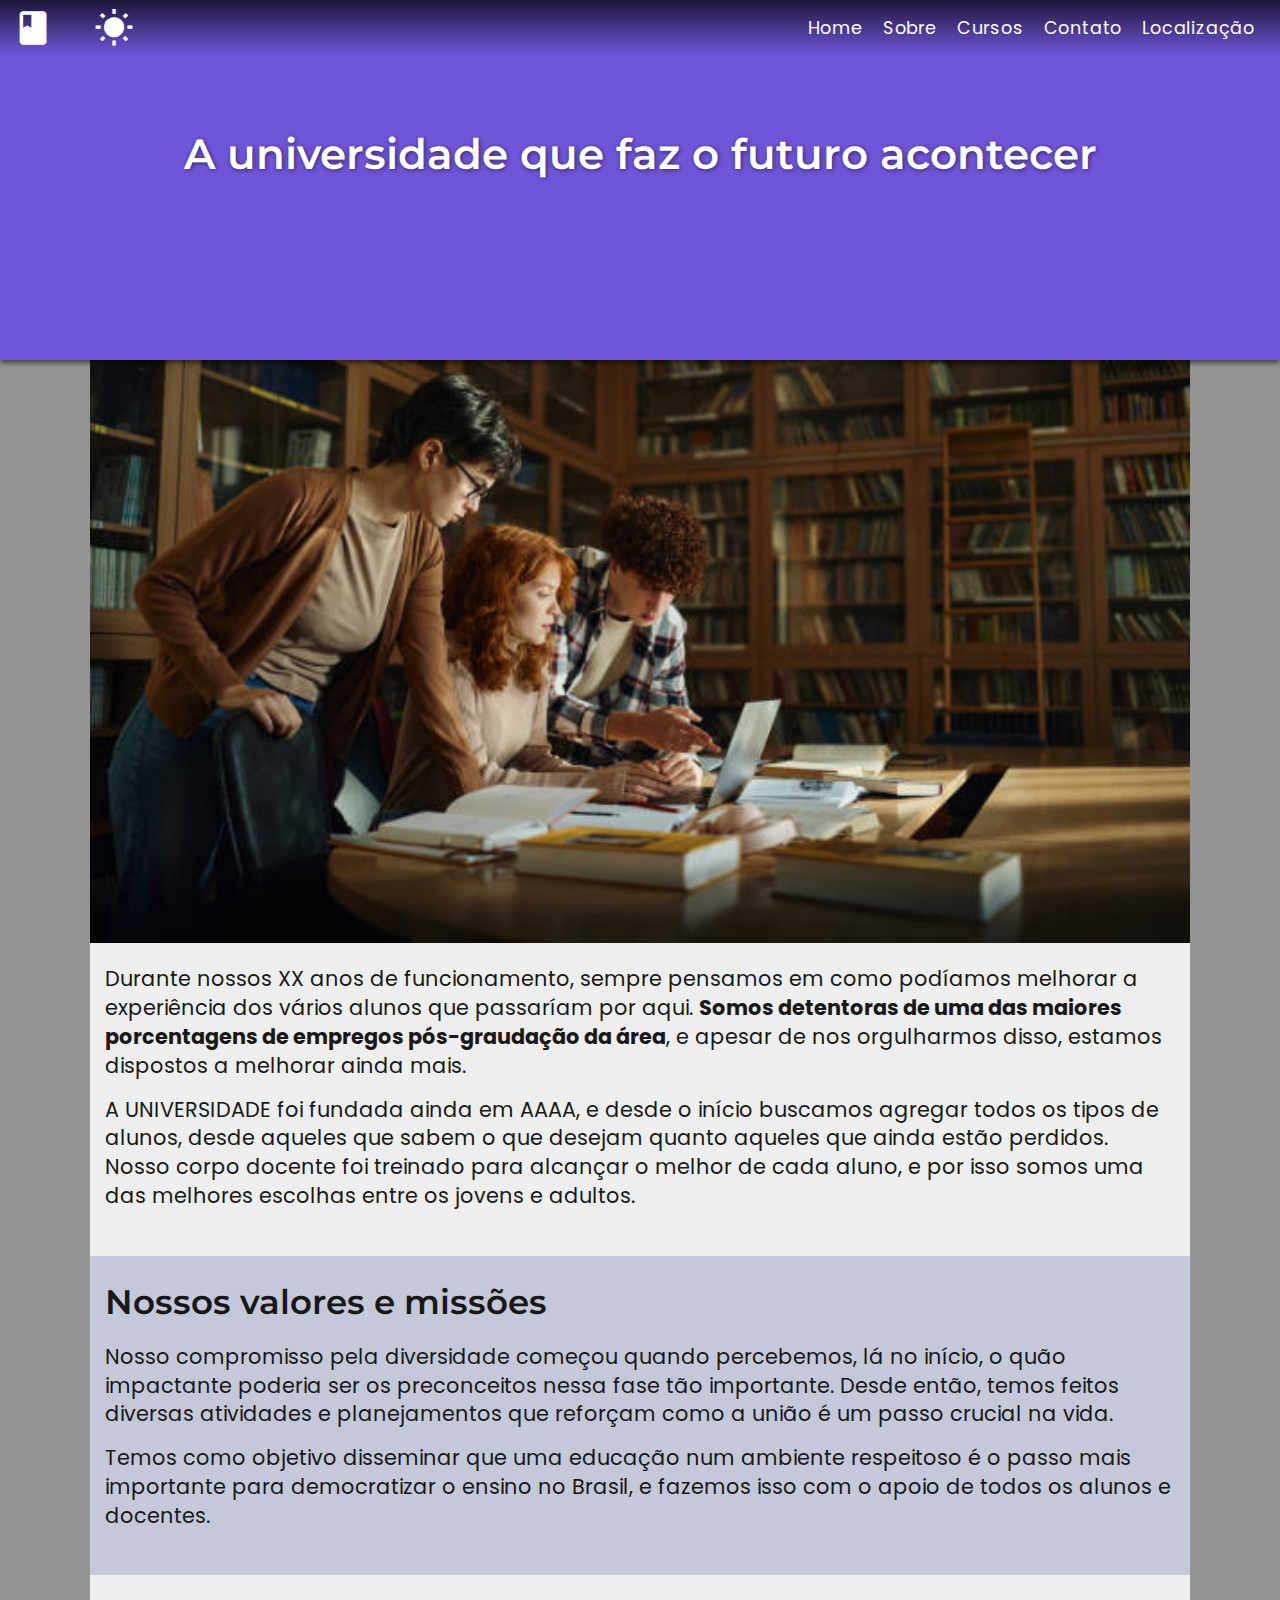
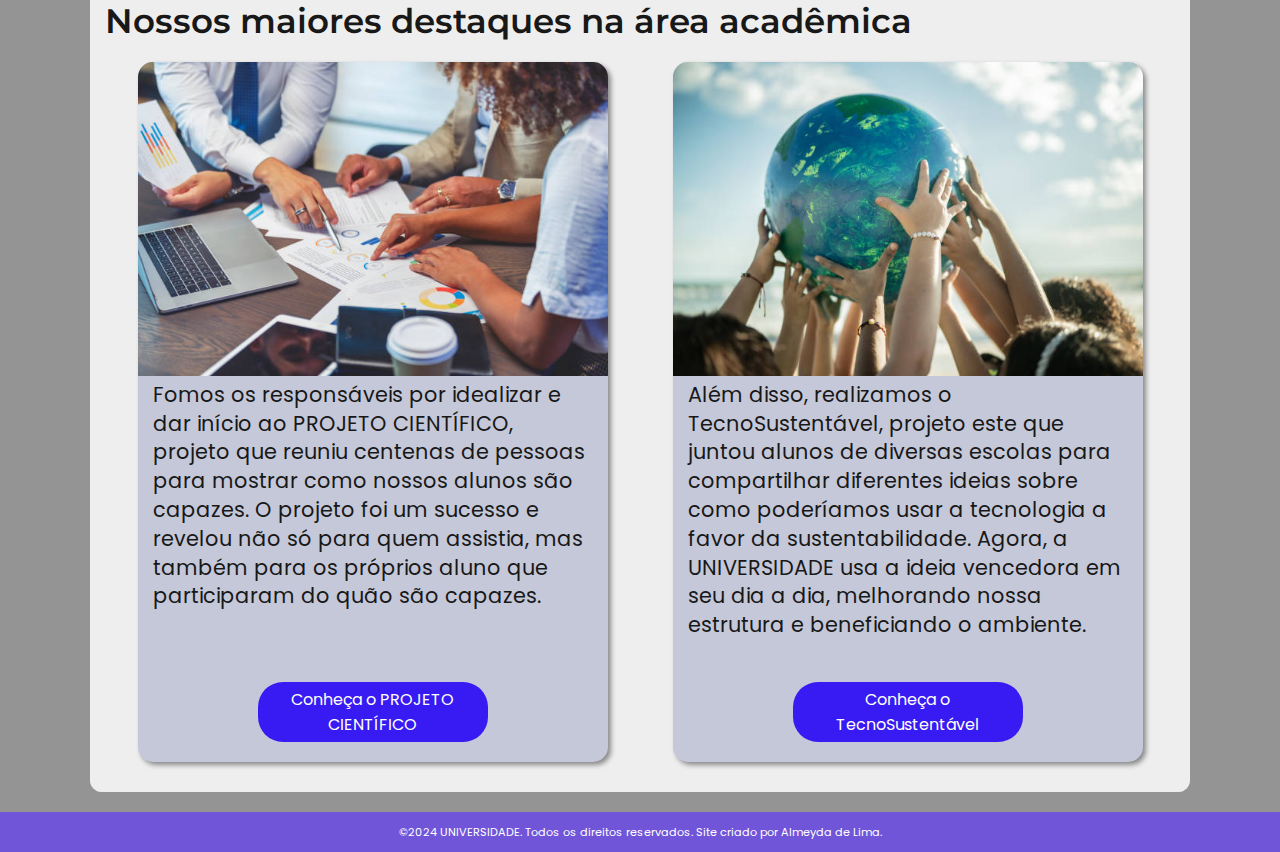
==== commit fcb59db0: "terminei as MQ para desktop" ====
--- a/pages/about.html
+++ b/pages/about.html
@@ -9,8 +9,9 @@
 
     <link rel="stylesheet" href="../styles/base.css">
     <link rel="stylesheet" href="../styles/about.css">
-    <link rel="stylesheet" href="../styles/mediaQueries/phone.css" media="screen and (min-width: 360px)">
-    <link rel="stylesheet" href="../styles/mediaQueries/desktop.css" media="screen and (min-width: 1024px)">
+
+    <link rel="stylesheet" href="../styles/mediaQueries/desktop/desktopMQ-base.css" media="screen and (min-width: 1024px)">
+    <link rel="stylesheet" href="../styles/mediaQueries/desktop/desktopMQ-about.css" media="screen and (min-width: 1024px)">
 
 
 
@@ -27,7 +28,7 @@
 
                 <!-- Logo button -->
                 <button class="menu-buttons">
-                    <a href="/index.html" id="logo">
+                    <a href="../index.html" id="logo">
                         <span class="material-icons">book</span>
                     </a>
                 </button>
@@ -48,7 +49,7 @@
                 <!-- Navigation bar -->
                 <nav class="navigation">
                     <ul>
-                        <li><a href="/index.html">Home</a></li>
+                        <li><a href="../index.html">Home</a></li>
                         <li><a href="">Sobre</a></li>
                         <li><a href="./courses.html">Cursos</a></li>
                         <li><a href="./contact.html">Contato</a></li>
@@ -81,23 +82,25 @@
             <section class="inovation">
                 <h2>Nossos maiores destaques na área acadêmica</h2>
 
-                <div class="project">
-                    <img src="../images/projeto.jpg" alt="Pessoas trabalhando juntas">
-                    <p>Fomos os responsáveis por idealizar e dar início ao PROJETO CIENTÍFICO, projeto que reuniu centenas de pessoas para mostrar como nossos alunos são capazes. O projeto foi um sucesso e revelou não só para quem assistia, mas também para os próprios aluno que participaram do quão são capazes.</p>
-
-                    <div class="button">
-                        <button><a href="">Conheça o PROJETO CIENTÍFICO</a></button>
+                <div class="projects-wrapper">
+                    <div class="project">
+                        <img src="../images/projeto.jpg" alt="Pessoas trabalhando juntas">
+                        <p>Fomos os responsáveis por idealizar e dar início ao PROJETO CIENTÍFICO, projeto que reuniu centenas de pessoas para mostrar como nossos alunos são capazes. O projeto foi um sucesso e revelou não só para quem assistia, mas também para os próprios aluno que participaram do quão são capazes.</p>
+    
+                        <div class="button">
+                            <button><a href="">Conheça o PROJETO CIENTÍFICO</a></button>
+                        </div>
                     </div>
-                </div>
-
-                <hr>
-
-                <div class="project">
-                    <img src="../images/sustentability.jpg" alt="Pessoas segurando um globo terrestre">
-                    <p>Além disso, realizamos o TecnoSustentável, projeto este que juntou alunos de diversas escolas para compartilhar diferentes ideias sobre como poderíamos usar a tecnologia a favor da sustentabilidade. Agora, a UNIVERSIDADE usa a ideia vencedora em seu dia a dia, melhorando nossa estrutura e beneficiando o ambiente.</p>
-
-                    <div class="button">
-                        <button><a href="">Conheça o TecnoSustentável</a></button>
+    
+                    <hr>
+    
+                    <div class="project">
+                        <img src="../images/sustentability.jpg" alt="Pessoas segurando um globo terrestre">
+                        <p>Além disso, realizamos o TecnoSustentável, projeto este que juntou alunos de diversas escolas para compartilhar diferentes ideias sobre como poderíamos usar a tecnologia a favor da sustentabilidade. Agora, a UNIVERSIDADE usa a ideia vencedora em seu dia a dia, melhorando nossa estrutura e beneficiando o ambiente.</p>
+    
+                        <div class="button">
+                            <button><a href="">Conheça o TecnoSustentável</a></button>
+                        </div>
                     </div>
                 </div>
             </section>
--- a/styles/base.css
+++ b/styles/base.css
@@ -200,8 +200,6 @@
 
     min-height: 600px;
 
-    border-radius: 0 0 12px 12px;
-
     background-color: var(--bg-color-alt);
 }
 
@@ -214,10 +212,6 @@
 
 section {
     padding: 30px 15px;
-}
-
-section:last-child {
-    border-radius: 0 0 12px 12px;
 }
 
 div.button {
--- a/styles/about.css
+++ b/styles/about.css
@@ -48,8 +48,13 @@
     background-color: var(--bg-color);
 }
 
+section.inovation .projects-wrapper {
+    display: flex;
+    flex-flow: column nowrap;
+}
+
 section.inovation .project {
-    width: 100%;
+    width: clamp(280px, 100%, 400px);
 
     margin: auto;
     border-radius: 15px;
--- a/styles/mediaQueries/desktop/desktopMQ-base.css
+++ b/styles/mediaQueries/desktop/desktopMQ-base.css
@@ -0,0 +1,121 @@
+.wrapper {
+    grid-template-columns: 1fr minmax(1000px, 1100px) 1fr;
+
+    grid-template-areas: 
+        "header header header"
+        ".      main   .     "
+        "footer footer footer"
+    ;
+}
+
+header {
+    padding-inline: 5vw;
+
+    text-align: center;
+}
+
+header .top-menu {
+    margin-inline: -5vw;
+    margin-bottom: 70px;
+}
+
+header .top-menu .menu-buttons:last-of-type {
+    display: none;
+}
+
+header .top-menu .menu-buttons .material-icons {
+    margin-right: 25px;
+
+    font-size: 40px;
+}
+
+header .navigation {
+    position: static;  
+    display: flex;
+    justify-content: flex-end;
+
+    height: 100%;
+    width: 100%;
+
+    padding-left: 15px;
+
+    background-image: none;
+}
+
+header .navigation ul {
+    display: flex;
+    flex-direction: row;
+    justify-content: flex-end;
+
+    height: 100%;
+    width: auto;
+
+    margin: 0;
+    margin-top: 0;
+    padding-right: 15px;
+}
+
+header .navigation ul li {
+    margin-bottom: 0;
+}
+
+header .navigation ul li a {
+    position: relative;
+
+    margin-inline: 10px;
+
+    font-size: 1.1rem;
+}
+header .navigation ul li a::after {
+    content: "";
+    position: absolute;
+    left: 0;
+    bottom: -2px;
+
+    width: 100%;
+    height: 2px;
+
+    background-color: white;
+
+    transition: 0.3s;
+    transform: scaleX(0);
+}
+header .navigation ul li a:hover {
+    transform: translateY(-20px);
+}
+header .navigation ul li a:hover::after {
+    transform: scaleX(1);
+}
+
+header h1 {
+    margin-top: 10%;
+}
+
+@media screen and (min-width: 1101px) {
+    main {
+        border-radius: 0 0 12px 12px;
+    }
+    section:last-child {
+        border-radius: 0 0 12px 12px;
+    }
+}
+
+main h2 {
+    margin-bottom: 25px;
+
+    font-size: 2.1rem;
+}
+
+main p{
+    margin-bottom: 15px;
+
+    font-size: 1.3rem;
+    line-height: 1.8rem;
+}
+main strong {
+    font-size: 1.3rem;
+}
+
+.obs span{
+    margin-left: 100px;
+}
--- a/styles/mediaQueries/desktop/desktopMQ-about.css
+++ b/styles/mediaQueries/desktop/desktopMQ-about.css
@@ -0,0 +1,45 @@
+header {
+    height: 40vh;
+}
+
+header h1 {
+    margin-top: 0;
+}
+
+.top-image {
+    margin-top: -150px;
+}
+
+section.inovation .projects-wrapper{
+    display: flex;
+    flex-flow: row wrap;
+    justify-content: space-around;
+}
+
+section.inovation .project {
+    position: relative;
+
+    display: flex;
+    flex-direction: column;
+    align-items: center;
+
+    width: 470px;
+    height: 700px;
+
+    margin-inline: 0;
+}
+
+section.inovation .project img {
+    margin-left: 0;
+}
+
+section.inovation .project .button {
+    position: absolute;
+    bottom: 20px;
+
+    margin: auto;
+}
+
+section.inovation .project + hr {
+    display: none;
+}
